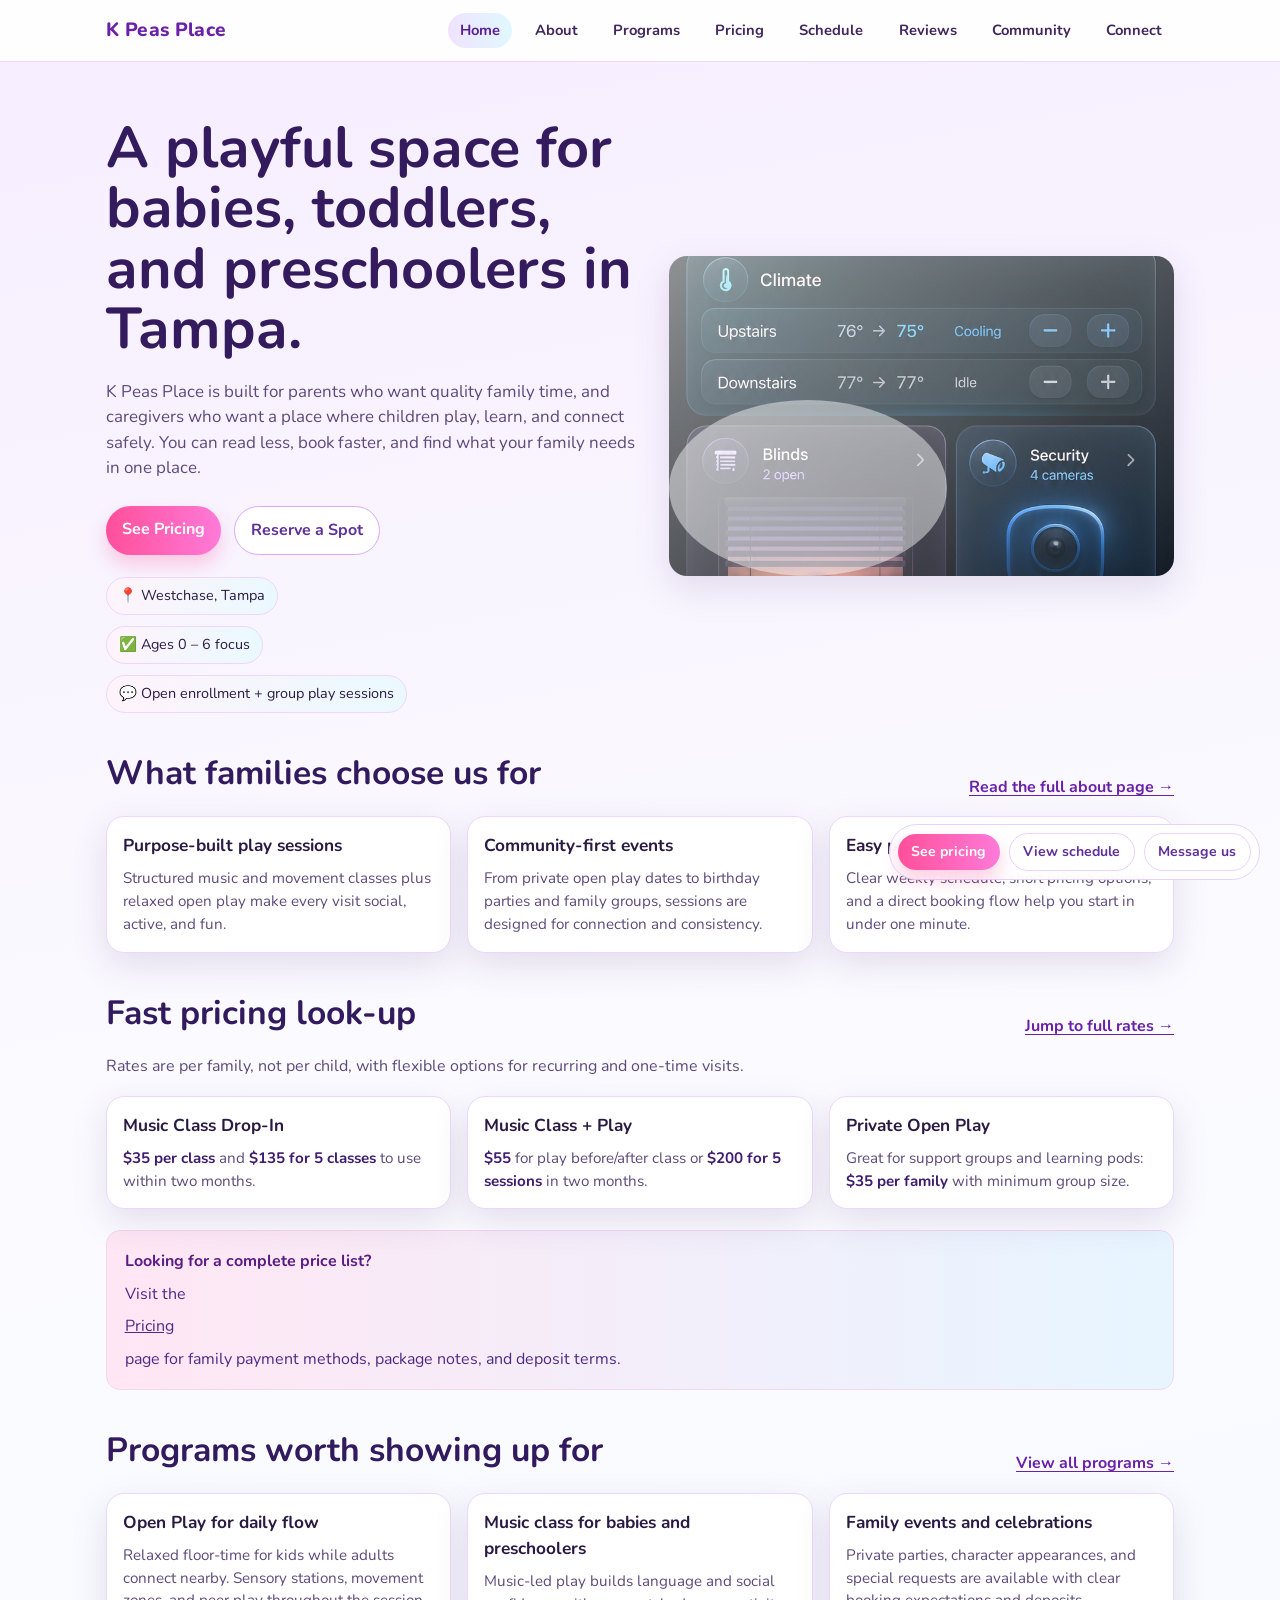
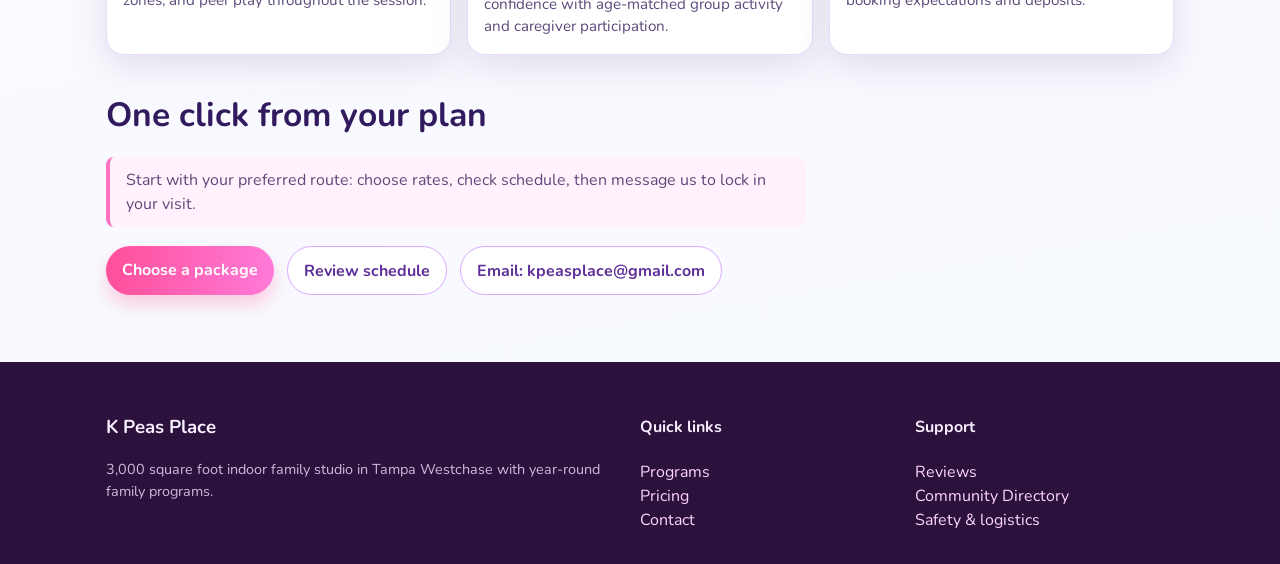
==== index.html @ 3c0518fa "Create redesigned K Peas Place site" ====
<!DOCTYPE html>
<html lang="en">
<head>
  <meta charset="UTF-8" />
  <meta name="viewport" content="width=device-width, initial-scale=1.0" />
  <title>K Peas Place | Home</title>
  <meta name="description" content="Connect, play, celebrate: a clean, modern K Peas Place site with clearer pricing, better scheduling, and a child-first program map." />
  <meta name="robots" content="index, follow" />
  <link rel="preconnect" href="https://fonts.googleapis.com" />
  <link rel="preconnect" href="https://fonts.gstatic.com" crossorigin />
  <link href="https://fonts.googleapis.com/css2?family=Nunito:wght@400;600;700;800&family=Poppins:wght@500;700;800&display=swap" rel="stylesheet" />
  <link rel="stylesheet" href="styles.css" />
</head>
<body>
  <header class="site-header">
    <div class="nav-shell">
      <a class="brand" href="index.html">K Peas Place</a>
      <button id="menu-toggle" class="nav-toggle" type="button" aria-expanded="false" aria-controls="main-nav">Menu</button>
      <nav id="main-nav" class="main-nav" aria-label="Main navigation">
        <ul>
          <li><a href="index.html" aria-current="page">Home</a></li>
          <li><a href="about.html">About</a></li>
          <li><a href="programs.html">Programs</a></li>
          <li><a href="pricing.html">Pricing</a></li>
          <li><a href="programs.html#schedule">Schedule</a></li>
          <li><a href="reviews.html">Reviews</a></li>
          <li><a href="community.html">Community</a></li>
          <li><a href="connect.html">Connect</a></li>
        </ul>
      </nav>
    </div>
  </header>

  <main>
    <section class="hero" aria-labelledby="hero-title">
      <div class="hero-copy">
        <h1 id="hero-title">A playful space for babies, toddlers, and preschoolers in Tampa.</h1>
        <p>
          K Peas Place is built for parents who want quality family time, and caregivers who want
          a place where children play, learn, and connect safely. You can read less, book faster,
          and find what your family needs in one place.
        </p>
        <div class="hero-actions">
          <a class="button primary" href="pricing.html">See Pricing</a>
          <a class="button secondary" href="connect.html">Reserve a Spot</a>
        </div>
        <div class="hero-badges">
          <span>📍 Westchase, Tampa</span>
          <span>✅ Ages 0 &ndash; 6 focus</span>
          <span>💬 Open enrollment + group play sessions</span>
        </div>
      </div>
      <div class="hero-visual" aria-hidden="true"></div>
    </section>

    <section class="section" id="overview">
      <div class="section-title-row">
        <h2>What families choose us for</h2>
        <a href="about.html">Read the full about page →</a>
      </div>
      <div class="quick-grid">
        <article class="card">
          <h3>Purpose-built play sessions</h3>
          <p>Structured music and movement classes plus relaxed open play make every visit social, active, and fun.</p>
        </article>
        <article class="card">
          <h3>Community-first events</h3>
          <p>From private open play dates to birthday parties and family groups, sessions are designed for connection and consistency.</p>
        </article>
        <article class="card">
          <h3>Easy planning</h3>
          <p>Clear weekly schedule, short pricing options, and a direct booking flow help you start in under one minute.</p>
        </article>
      </div>
    </section>

    <section class="section" id="pricing-preview">
      <div class="section-title-row">
        <h2>Fast pricing look-up</h2>
        <a href="pricing.html#pricing-rates">Jump to full rates →</a>
      </div>
      <p>Rates are per family, not per child, with flexible options for recurring and one-time visits.</p>
      <div class="card-grid">
        <article class="card">
          <h3>Music Class Drop-In</h3>
          <p><strong>$35 per class</strong> and <strong>$135 for 5 classes</strong> to use within two months.</p>
        </article>
        <article class="card">
          <h3>Music Class + Play</h3>
          <p><strong>$55</strong> for play before/after class or <strong>$200 for 5 sessions</strong> in two months.</p>
        </article>
        <article class="card">
          <h3>Private Open Play</h3>
          <p>Great for support groups and learning pods: <strong>$35 per family</strong> with minimum group size.</p>
        </article>
      </div>
      <div class="price-strip">
        <strong>Looking for a complete price list?</strong>
        Visit the <a href="pricing.html">Pricing</a> page for family payment methods, package notes, and deposit terms.
      </div>
    </section>

    <section class="section" id="program-preview">
      <div class="section-title-row">
        <h2>Programs worth showing up for</h2>
        <a href="programs.html">View all programs →</a>
      </div>
      <div class="card-grid">
        <article class="card">
          <h3>Open Play for daily flow</h3>
          <p>Relaxed floor-time for kids while adults connect nearby. Sensory stations, movement zones, and peer play throughout the session.</p>
        </article>
        <article class="card">
          <h3>Music class for babies and preschoolers</h3>
          <p>Music-led play builds language and social confidence with age-matched group activity and caregiver participation.</p>
        </article>
        <article class="card">
          <h3>Family events and celebrations</h3>
          <p>Private parties, character appearances, and special requests are available with clear booking expectations and deposits.</p>
        </article>
      </div>
    </section>

    <section class="section" id="next-step">
      <h2>One click from your plan</h2>
      <p class="summary">
        Start with your preferred route: choose rates, check schedule, then message us to lock in your visit.
      </p>
      <div class="hero-actions">
        <a class="button primary" href="pricing.html#how-to-book">Choose a package</a>
        <a class="button secondary" href="programs.html#schedule">Review schedule</a>
        <a class="button secondary" href="mailto:kpeasplace@gmail.com">Email: kpeasplace@gmail.com</a>
      </div>
    </section>
  </main>

  <footer class="site-footer">
    <div class="content">
      <div>
        <h3>K Peas Place</h3>
        <p class="footer-note">3,000 square foot indoor family studio in Tampa Westchase with year-round family programs.</p>
      </div>
      <div>
        <h4>Quick links</h4>
        <a href="programs.html">Programs</a><br />
        <a href="pricing.html">Pricing</a><br />
        <a href="connect.html">Contact</a>
      </div>
      <div>
        <h4>Support</h4>
        <a href="reviews.html">Reviews</a><br />
        <a href="community.html">Community Directory</a><br />
        <a href="about.html#safety">Safety & logistics</a>
      </div>
    </div>
  </footer>

  <script src="script.js"></script>
</body>
</html>
---- styles.css ----
:root {
  --bg: #fbfbff;
  --card: #ffffff;
  --text: #2a1a43;
  --muted: #5d4a7b;
  --purple: #6a20a8;
  --hot-pink: #ff4f9a;
  --orange: #ff7a3d;
  --blue: #5dc0ff;
  --mint: #47d7bc;
  --max-width: 1100px;
  --radius: 18px;
  --shadow: 0 12px 35px rgba(95, 63, 129, 0.15);
}

* { box-sizing: border-box; }

html { scroll-behavior: smooth; }
body {
  margin: 0;
  font-family: "Nunito", "Poppins", "Trebuchet MS", Arial, sans-serif;
  color: var(--text);
  background: linear-gradient(170deg, #f6edff 0%, var(--bg) 50%, #f6f9ff 100%);
  line-height: 1.5;
}

a { color: inherit; }

.site-header {
  position: sticky;
  top: 0;
  z-index: 20;
  backdrop-filter: blur(10px);
  background: rgba(255, 255, 255, 0.9);
  border-bottom: 1px solid #edd9ff;
}

.nav-shell {
  max-width: var(--max-width);
  margin: 0 auto;
  padding: 1rem;
  display: flex;
  align-items: center;
  justify-content: space-between;
  gap: 1rem;
}

.brand {
  text-decoration: none;
  font-weight: 800;
  letter-spacing: 0.02em;
  color: var(--purple);
  font-size: 1.2rem;
}

.main-nav ul {
  display: flex;
  gap: 0.7rem;
  margin: 0;
  padding: 0;
  list-style: none;
  flex-wrap: wrap;
}

.main-nav a {
  text-decoration: none;
  color: #40275d;
  padding: 0.45rem 0.75rem;
  border-radius: 999px;
  font-weight: 700;
  font-size: 0.92rem;
}

.main-nav a:hover,
.main-nav a:focus-visible,
.main-nav a[aria-current="page"] {
  background: linear-gradient(90deg, #efe3ff, #e0f8ff);
  color: #5a1f95;
}

.nav-toggle {
  display: none;
  border: none;
  background: #fff;
  border: 1px solid #d9bfff;
  padding: 0.4rem 0.65rem;
  border-radius: 10px;
}

.hero {
  max-width: var(--max-width);
  margin: 0 auto;
  padding: 3.5rem 1rem 2.2rem;
  display: grid;
  grid-template-columns: 1.05fr 1fr;
  gap: 2rem;
  align-items: center;
}

.hero-copy h1 {
  margin: 0;
  font-size: clamp(2rem, 6vw, 3.6rem);
  line-height: 1.05;
  color: #331b5e;
}

.hero-copy p {
  margin: 1.2rem 0 1.6rem;
  color: var(--muted);
  max-width: 55ch;
  font-size: 1.06rem;
}

.hero-visual {
  min-height: 320px;
  border-radius: var(--radius);
  --hero-surface: url("assets/images/hero-main.png");
  background:
    linear-gradient(145deg, rgba(255, 255, 255, 0.55), rgba(255, 255, 255, 0.05)),
    var(--hero-surface) center / cover no-repeat;
  box-shadow: var(--shadow);
  position: relative;
  overflow: hidden;
}

.hero-visual::after {
  content: "";
  position: absolute;
  left: 0;
  right: 0;
  bottom: 0;
  width: 55%;
  height: 55%;
  border-radius: 50%;
  background: rgba(255, 255, 255, 0.45);
}

.hero-visual.muted {
  min-height: 220px;
}

.hero-actions {
  display: flex;
  flex-wrap: wrap;
  gap: 0.8rem;
  margin-top: 1.2rem;
}

.button {
  text-decoration: none;
  font-weight: 700;
  border-radius: 999px;
  padding: 0.7rem 1rem;
  display: inline-block;
}

.button.primary {
  background: linear-gradient(90deg, var(--hot-pink), #ff7ad8);
  color: #fff;
  box-shadow: 0 10px 18px rgba(255, 85, 151, 0.28);
}

.button.secondary {
  background: #fff;
  color: #5f2f9a;
  border: 1px solid #d9a9ff;
}

.hero-badges {
  margin-top: 1.4rem;
  display: grid;
  gap: 0.7rem;
}

.hero-badges span {
  display: inline-flex;
  align-items: center;
  gap: 0.6rem;
  border-radius: 999px;
  background: linear-gradient(90deg, #fff3fb, #eaf9ff);
  border: 1px solid #efd6ff;
  padding: 0.45rem 0.75rem;
  font-size: 0.9rem;
  width: fit-content;
}

.section {
  max-width: var(--max-width);
  margin: 0 auto;
  padding: 0 1rem 2.2rem;
}

.section h2 {
  margin: 0;
  font-size: clamp(1.5rem, 3vw, 2.1rem);
  color: #311a5d;
}

.section p {
  color: var(--muted);
  max-width: 70ch;
}

.quick-grid,
.card-grid {
  margin-top: 1.1rem;
  display: grid;
  gap: 1rem;
  grid-template-columns: repeat(3, minmax(0, 1fr));
}

.card,
.program-card,
.testimonial,
.faq-card {
  border-radius: var(--radius);
  border: 1px solid #ebd7ff;
  background: var(--card);
  padding: 1rem;
  box-shadow: var(--shadow);
}

.card strong,
.program-card strong {
  color: #3f1c71;
}

.card p,
.program-card p {
  margin: 0.5rem 0 0;
  font-size: 0.95rem;
}

.card h3 {
  margin: 0;
  font-size: 1.08rem;
}

.section-title-row {
  display: flex;
  justify-content: space-between;
  align-items: end;
  gap: 0.8rem;
  flex-wrap: wrap;
}

.section-title-row a {
  font-weight: 700;
  color: var(--purple);
  text-underline-offset: 3px;
}

.price-strip {
  margin-top: 1.3rem;
  padding: 1.1rem;
  border-radius: 14px;
  background: linear-gradient(90deg, #ffe6f4, #e7f5ff);
  border: 1px solid #f4d6f1;
  color: #4f2a88;
  display: grid;
  gap: .55rem;
}

.price-strip strong {
  color: #5a1b84;
}

.page-head {
  padding: 2rem 1rem 1rem;
  max-width: var(--max-width);
  margin: 0 auto;
}

.page-head h1 {
  margin: 0;
  color: #3a2070;
  font-size: clamp(2rem, 4vw, 3rem);
}

.page-head p {
  margin: 0.7rem 0 0;
  color: #5e4d79;
}

.grid-2 {
  display: grid;
  gap: 1rem;
  grid-template-columns: 1.1fr 0.9fr;
}

.benefit-list {
  margin: 0.8rem 0 0;
  padding-left: 1rem;
  color: var(--muted);
}

.benefit-list li {
  margin: 0.35rem 0;
}

.page-grid {
  display: grid;
  gap: 1rem;
  grid-template-columns: repeat(2, minmax(0, 1fr));
}

.program-card h3,
.faq-card h3,
.testimonial h3 {
  margin: 0;
  font-size: 1.05rem;
}

.program-card ul,
.program-card p {
  color: var(--muted);
}

.program-card ul {
  padding-left: 1.2rem;
}

.program-card li {
  margin: 0.4rem 0;
}

.table-shell {
  overflow: auto;
  border-radius: var(--radius);
  border: 1px solid #e4d1ff;
  background: white;
}

table {
  width: 100%;
  border-collapse: collapse;
  font-size: 0.95rem;
}

th, td {
  padding: 0.75rem;
  border-bottom: 1px solid #f1e5ff;
  text-align: left;
}

th {
  background: #f8efff;
  color: #412566;
}

.schedule-note {
  margin-top: .5rem;
  font-size: 0.9rem;
  color: #6a4a89;
}

.form-box {
  background: linear-gradient(145deg, #fff, #f6ebff);
  border: 1px solid #ddc5fc;
}

input, textarea {
  width: 100%;
  border: 1px solid #dac2f3;
  border-radius: 10px;
  padding: 0.65rem;
  margin-top: 0.4rem;
  font: inherit;
}

label {
  display: block;
  margin-bottom: 0.9rem;
  color: #4b2f75;
  font-weight: 600;
}

.site-footer {
  margin-top: 2rem;
  background: #2c113d;
  color: #f8f0ff;
}

.site-footer .content {
  max-width: var(--max-width);
  margin: 0 auto;
  padding: 2rem 1rem;
  display: grid;
  gap: 1rem;
  grid-template-columns: 2fr 1fr 1fr;
}

.site-footer a { color: #ffd4ff; text-decoration: none; }
.site-footer a:hover { text-decoration: underline; }

.floating-quick-actions {
  position: fixed;
  right: 1.25rem;
  bottom: 1.25rem;
  display: flex;
  gap: 0.55rem;
  z-index: 40;
  justify-content: flex-end;
  align-items: center;
  background: rgba(255, 255, 255, 0.9);
  border: 1px solid #e5d2ff;
  border-radius: 999px;
  padding: 0.5rem;
  backdrop-filter: blur(8px);
}

.floating-quick-actions .button {
  margin: 0;
  font-size: 0.88rem;
  padding: 0.48rem 0.85rem;
}

.floating-quick-actions .button.secondary {
  border-color: #edd1ff;
}

.footer-note {
  font-size: 0.9rem;
  color: #cdbadf;
}

@media (max-width: 920px) {
  .main-nav {
    display: none;
    position: absolute;
    right: 1rem;
    top: 68px;
    background: #fff;
    border-radius: 14px;
    padding: 0.7rem;
    box-shadow: var(--shadow);
    border: 1px solid #e8d5ff;
  }

  .main-nav ul {
    flex-direction: column;
    gap: 0.2rem;
    min-width: 190px;
  }

  .nav-toggle {
    display: inline-block;
  }

  .hero { grid-template-columns: 1fr; }
  .hero-visual { min-height: 280px; order: -1; }
  .quick-grid,
  .card-grid,
  .page-grid,
  .grid-2 {
    grid-template-columns: 1fr;
  }

  .site-footer .content { grid-template-columns: 1fr; }
}

.nav-open .main-nav {
  display: block;
}

.summary {
  background: #fff2fc;
  border-left: 4px solid #ff71bf;
  padding: 0.7rem 1rem;
  border-radius: 8px;
  color: #4b2c76;
}

.stacked-grid {
  margin-top: 1rem;
}

.section-cta-gap {
  margin-top: .8rem;
}

.contact-mini,
.content-note {
  background: #fff;
  padding: 1rem;
  border-radius: 14px;
  border: 1px dashed #d8b9fa;
}

.contact-mini .button.primary {
  margin-top: 0.55rem;
}

.cta-inline {
  display: inline-flex;
  align-items: center;
  gap: 0.4rem;
  margin: 0.4rem 0.5rem 0 0;
}

.cta-inline .button {
  margin: 0;
}

@media (max-width: 720px) {
  .floating-quick-actions {
    left: 0.75rem;
    right: 0.75rem;
    justify-content: center;
    border-radius: 14px;
    width: calc(100% - 1.5rem);
  }
}
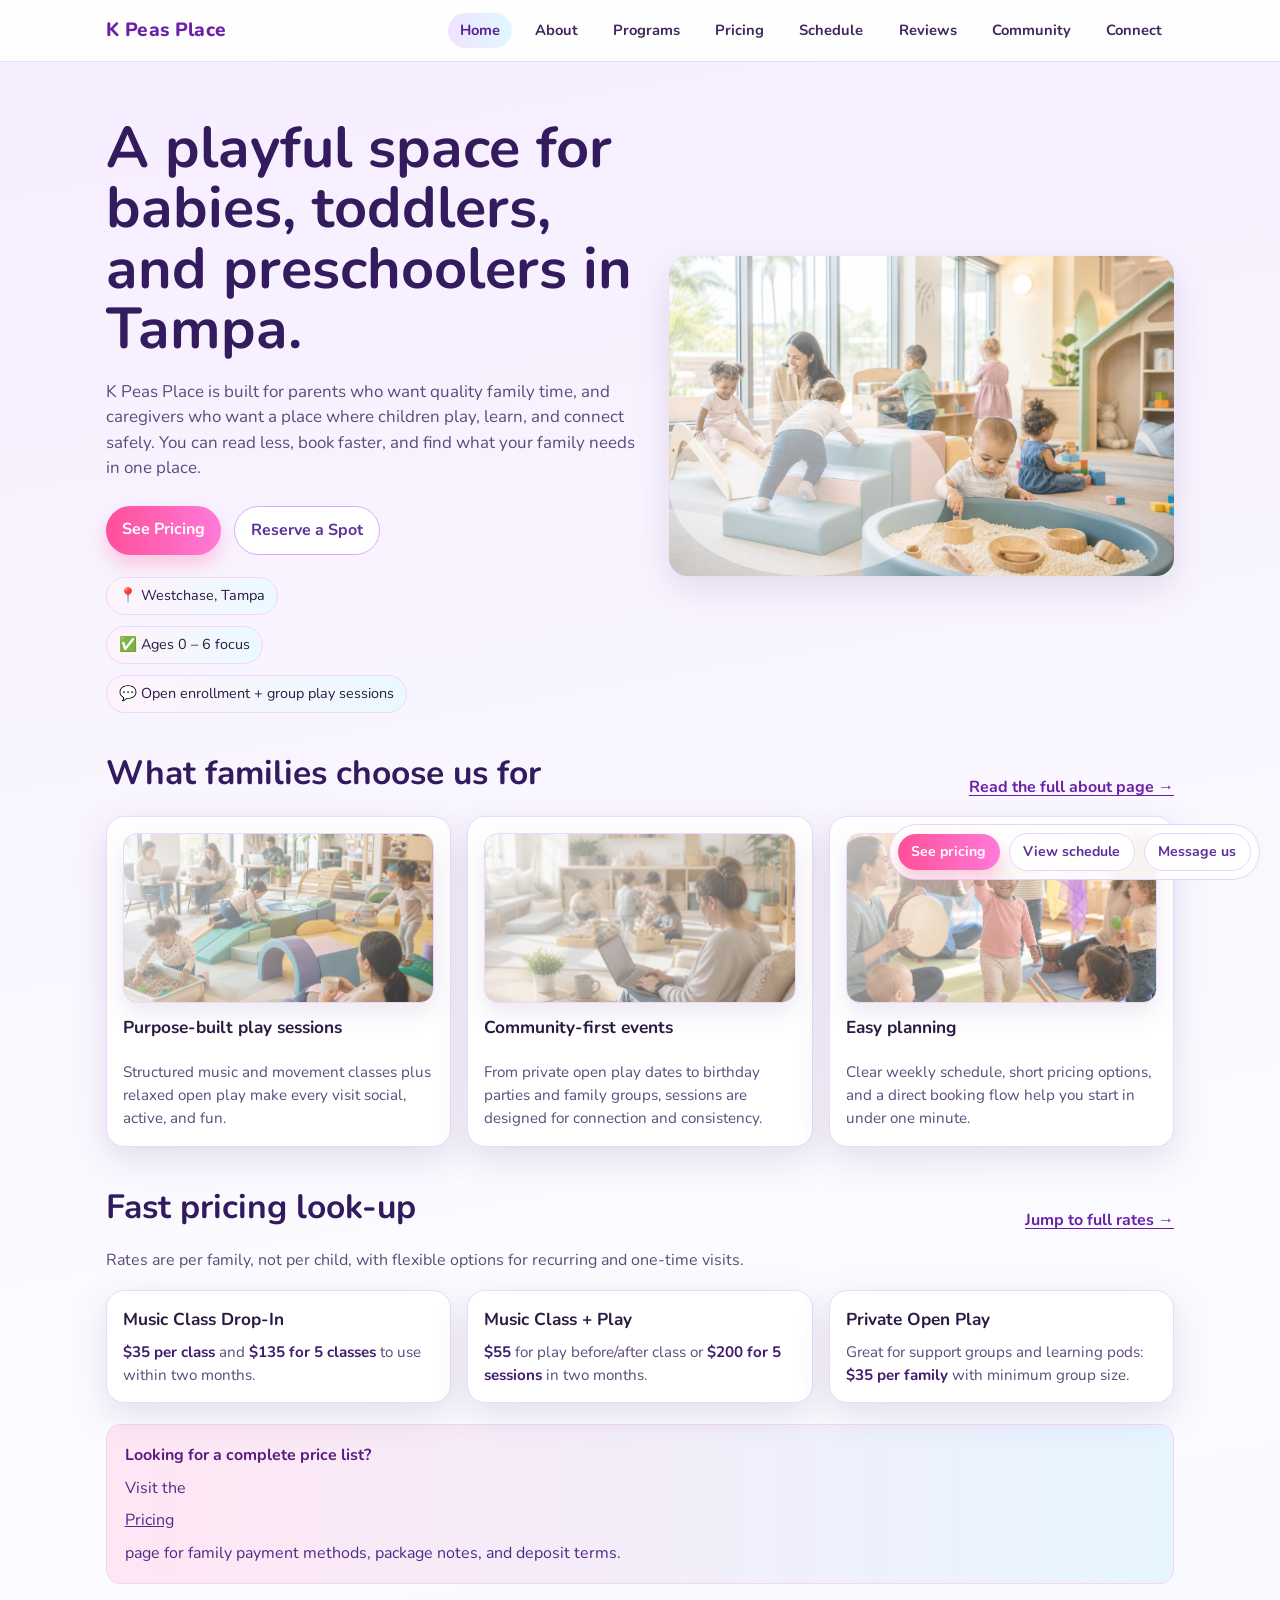
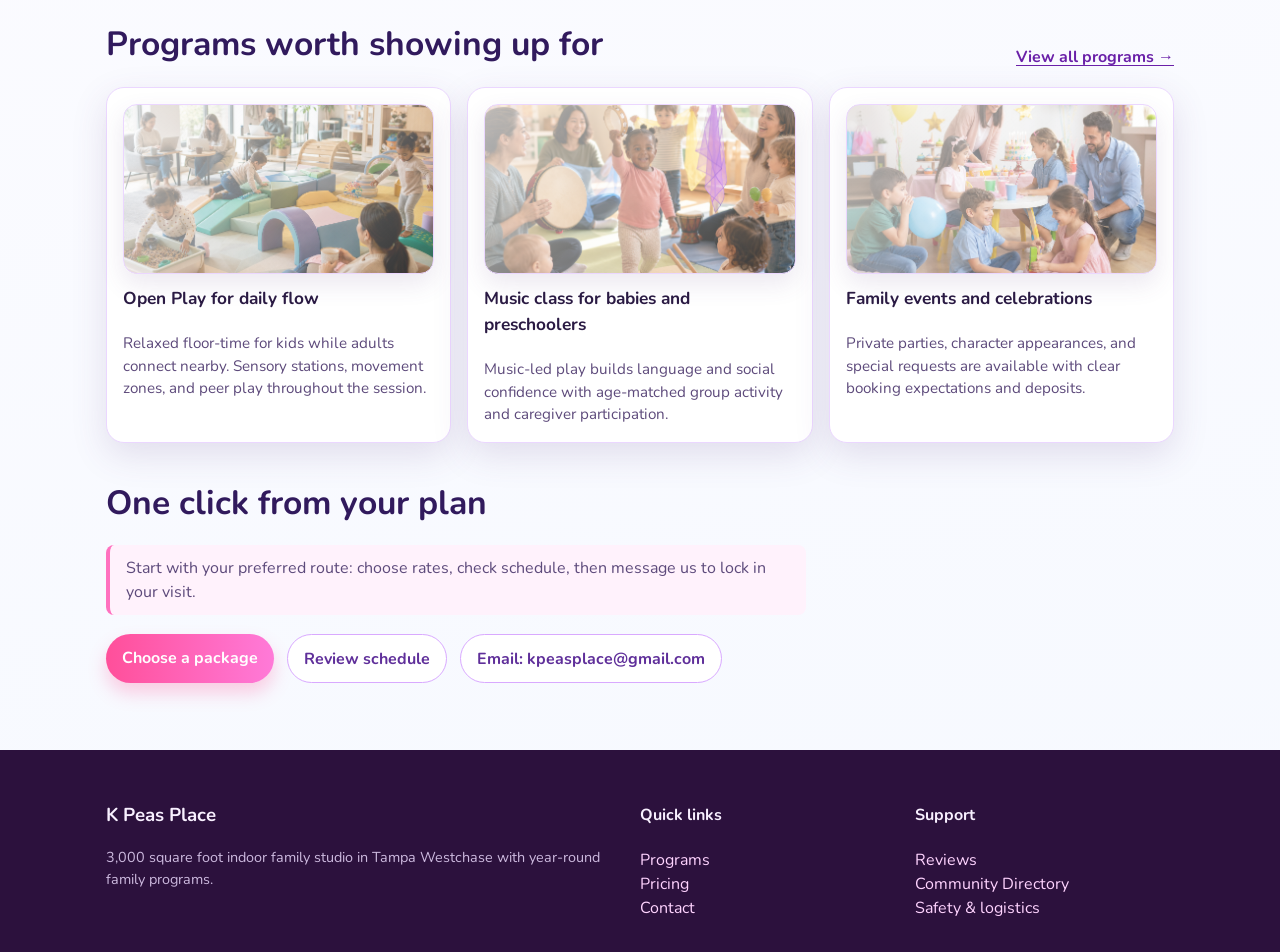
==== commit 1b32d6eb: "Refresh K Peas pages with cleaner structure and generated imagery" ====
--- a/index.html
+++ b/index.html
@@ -59,15 +59,18 @@
         <a href="about.html">Read the full about page →</a>
       </div>
       <div class="quick-grid">
-        <article class="card">
+        <article class="card media-card">
+          <div class="media-card-media" style="--media-image:url('assets/images/open-play-tile.png')"></div>
           <h3>Purpose-built play sessions</h3>
           <p>Structured music and movement classes plus relaxed open play make every visit social, active, and fun.</p>
         </article>
-        <article class="card">
+        <article class="card media-card">
+          <div class="media-card-media" style="--media-image:url('assets/images/coworking-tile.png')"></div>
           <h3>Community-first events</h3>
           <p>From private open play dates to birthday parties and family groups, sessions are designed for connection and consistency.</p>
         </article>
-        <article class="card">
+        <article class="card media-card">
+          <div class="media-card-media" style="--media-image:url('assets/images/music-class-tile.png')"></div>
           <h3>Easy planning</h3>
           <p>Clear weekly schedule, short pricing options, and a direct booking flow help you start in under one minute.</p>
         </article>
@@ -106,15 +109,18 @@
         <a href="programs.html">View all programs →</a>
       </div>
       <div class="card-grid">
-        <article class="card">
+        <article class="card media-card">
+          <div class="media-card-media" style="--media-image:url('assets/images/open-play-tile.png')"></div>
           <h3>Open Play for daily flow</h3>
           <p>Relaxed floor-time for kids while adults connect nearby. Sensory stations, movement zones, and peer play throughout the session.</p>
         </article>
-        <article class="card">
+        <article class="card media-card">
+          <div class="media-card-media" style="--media-image:url('assets/images/music-class-tile.png')"></div>
           <h3>Music class for babies and preschoolers</h3>
           <p>Music-led play builds language and social confidence with age-matched group activity and caregiver participation.</p>
         </article>
-        <article class="card">
+        <article class="card media-card">
+          <div class="media-card-media" style="--media-image:url('assets/images/birthday-party-tile.png')"></div>
           <h3>Family events and celebrations</h3>
           <p>Private parties, character appearances, and special requests are available with clear booking expectations and deposits.</p>
         </article>
--- a/styles.css
+++ b/styles.css
@@ -114,13 +114,29 @@
 .hero-visual {
   min-height: 320px;
   border-radius: var(--radius);
-  --hero-surface: url("assets/images/hero-main.png");
+  --hero-surface: url("assets/images/hero-main-v2.png");
   background:
     linear-gradient(145deg, rgba(255, 255, 255, 0.55), rgba(255, 255, 255, 0.05)),
     var(--hero-surface) center / cover no-repeat;
   box-shadow: var(--shadow);
   position: relative;
   overflow: hidden;
+}
+
+.hero-visual--open-play {
+  --hero-surface: url("assets/images/open-play-tile.png");
+}
+
+.hero-visual--music-class {
+  --hero-surface: url("assets/images/music-class-tile.png");
+}
+
+.hero-visual--birthday {
+  --hero-surface: url("assets/images/birthday-party-tile.png");
+}
+
+.hero-visual--coworking {
+  --hero-surface: url("assets/images/coworking-tile.png");
 }
 
 .hero-visual::after {
@@ -229,6 +245,22 @@
 .program-card p {
   margin: 0.5rem 0 0;
   font-size: 0.95rem;
+}
+
+.media-card {
+  display: flex;
+  flex-direction: column;
+  gap: 0.75rem;
+}
+
+.media-card-media {
+  min-height: 170px;
+  border-radius: 14px;
+  border: 1px solid #ebd7ff;
+  background:
+    linear-gradient(130deg, rgba(255, 255, 255, 0.72), rgba(255, 255, 255, 0.18)),
+    var(--media-image) center / cover no-repeat;
+  box-shadow: 0 10px 24px rgba(95, 63, 129, 0.12);
 }
 
 .card h3 {
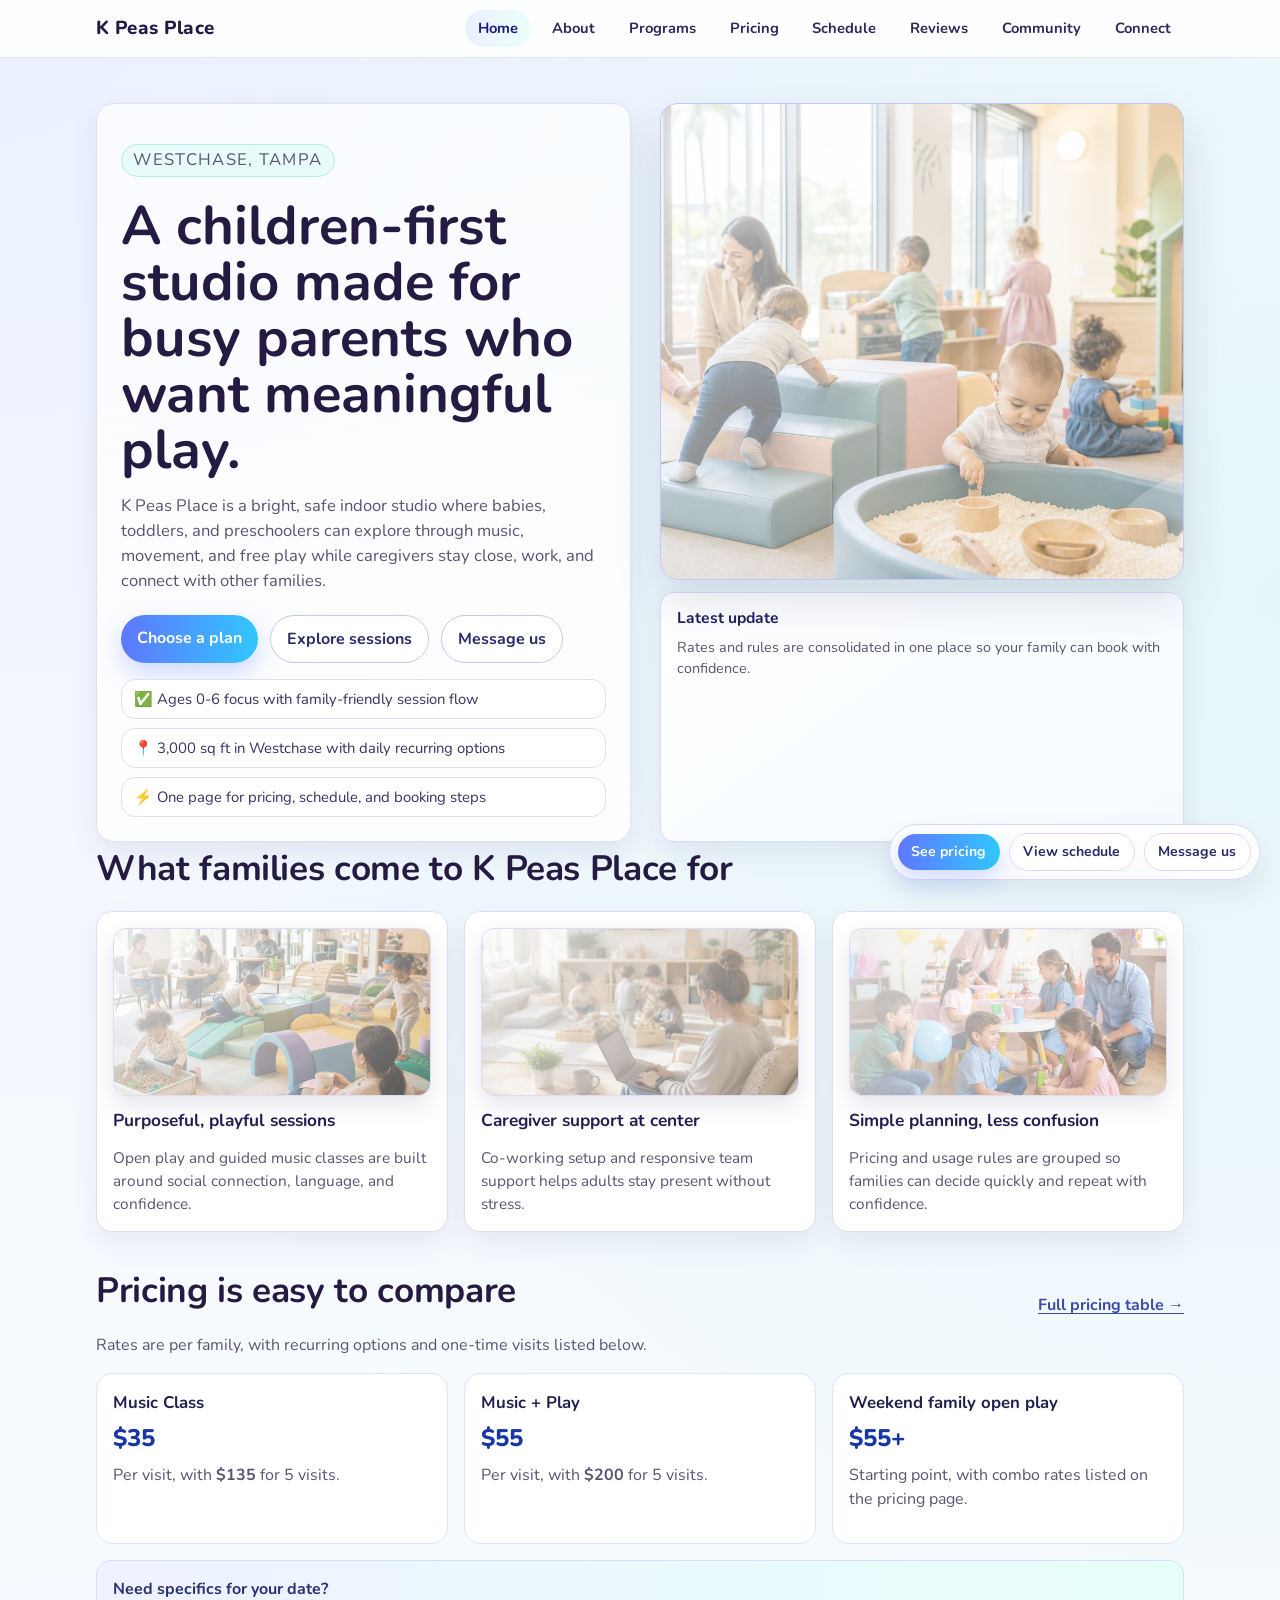
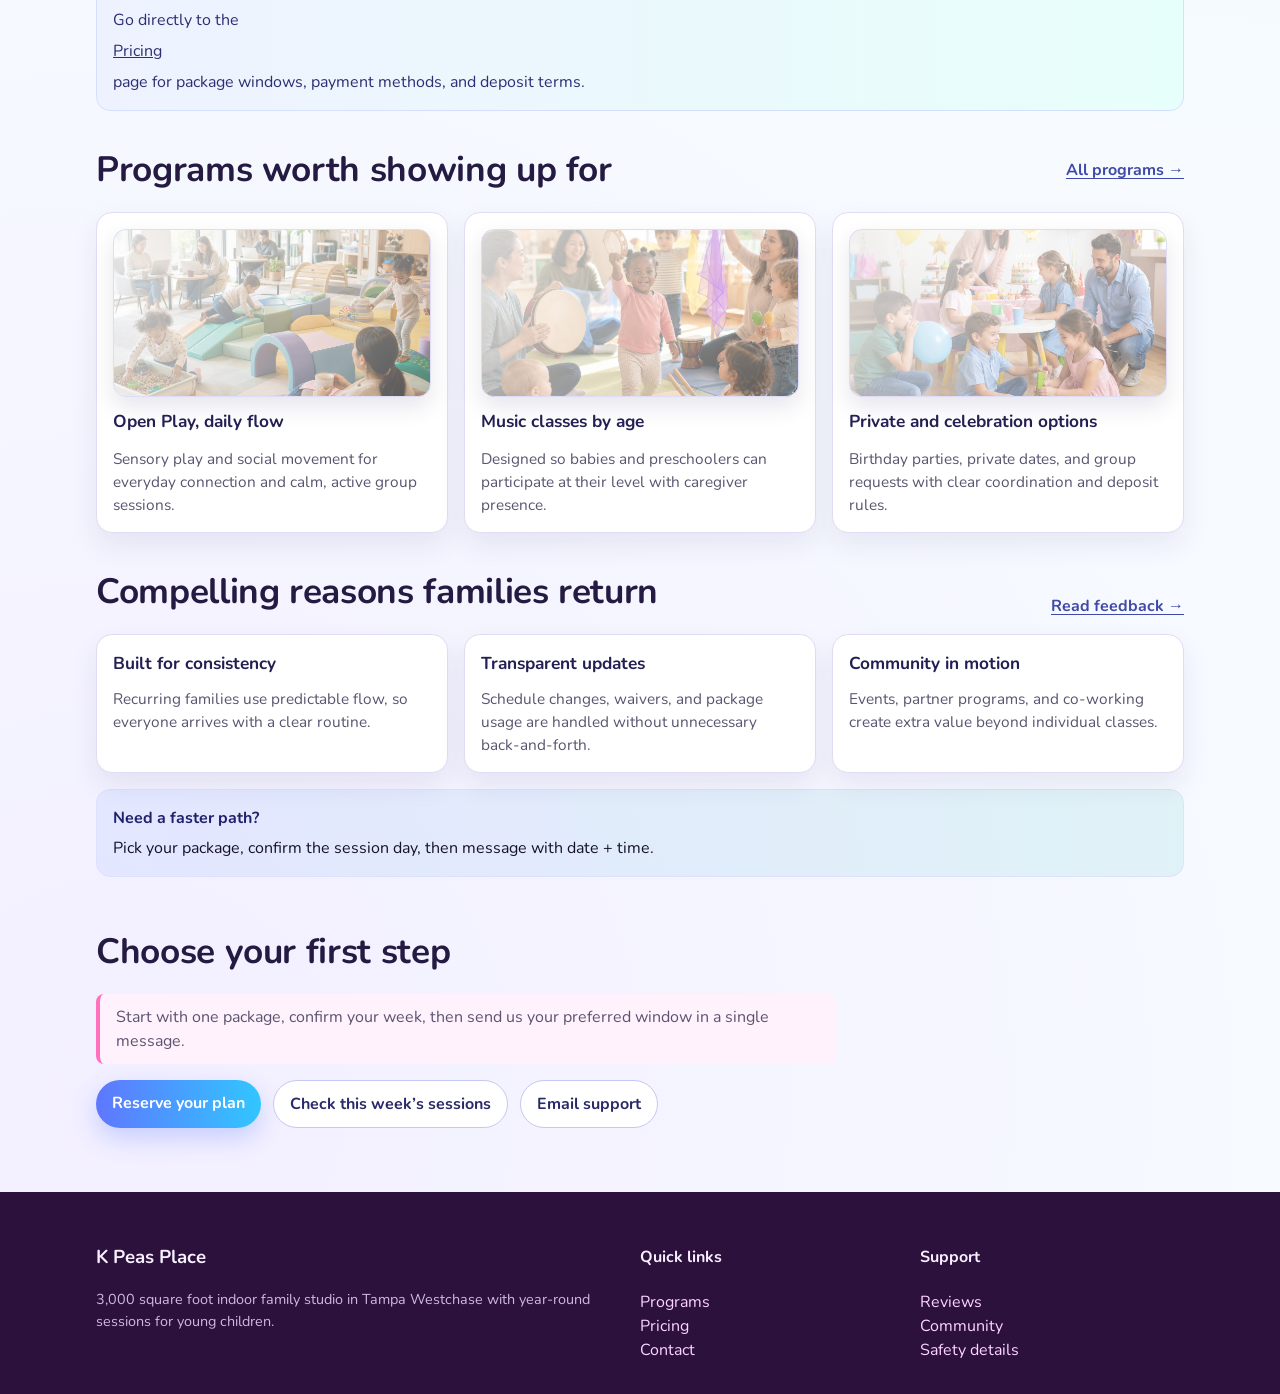
==== commit 7010f13c: "feat: redesign k-peas pages with premium UI and cleaner info hierarchy" ====
--- a/index.html
+++ b/index.html
@@ -34,108 +34,143 @@
   <main>
     <section class="hero" aria-labelledby="hero-title">
       <div class="hero-copy">
-        <h1 id="hero-title">A playful space for babies, toddlers, and preschoolers in Tampa.</h1>
+        <p class="eyebrow">Westchase, Tampa</p>
+        <h1 id="hero-title">A children-first studio made for busy parents who want meaningful play.</h1>
         <p>
-          K Peas Place is built for parents who want quality family time, and caregivers who want
-          a place where children play, learn, and connect safely. You can read less, book faster,
-          and find what your family needs in one place.
+          K Peas Place is a bright, safe indoor studio where babies, toddlers, and preschoolers
+          can explore through music, movement, and free play while caregivers stay close, work,
+          and connect with other families.
         </p>
         <div class="hero-actions">
-          <a class="button primary" href="pricing.html">See Pricing</a>
-          <a class="button secondary" href="connect.html">Reserve a Spot</a>
+          <a class="button primary" href="pricing.html#how-to-book">Choose a plan</a>
+          <a class="button secondary" href="programs.html">Explore sessions</a>
+          <a class="button secondary" href="connect.html">Message us</a>
         </div>
-        <div class="hero-badges">
-          <span>📍 Westchase, Tampa</span>
-          <span>✅ Ages 0 &ndash; 6 focus</span>
-          <span>💬 Open enrollment + group play sessions</span>
+        <div class="hero-highlight">
+          <div class="hero-highlight-item">✅ Ages 0-6 focus with family-friendly session flow</div>
+          <div class="hero-highlight-item">📍 3,000 sq ft in Westchase with daily recurring options</div>
+          <div class="hero-highlight-item">⚡ One page for pricing, schedule, and booking steps</div>
         </div>
       </div>
-      <div class="hero-visual" aria-hidden="true"></div>
+      <div class="hero-media-wrap">
+        <div class="hero-visual" aria-hidden="true"></div>
+        <div class="hero-mini-card">
+          <h3>Latest update</h3>
+          <p>Rates and rules are consolidated in one place so your family can book with confidence.</p>
+        </div>
+      </div>
     </section>
 
     <section class="section" id="overview">
       <div class="section-title-row">
-        <h2>What families choose us for</h2>
-        <a href="about.html">Read the full about page →</a>
+        <h2>What families come to K Peas Place for</h2>
+        <a href="about.html">What we do and why →</a>
       </div>
       <div class="quick-grid">
         <article class="card media-card">
           <div class="media-card-media" style="--media-image:url('assets/images/open-play-tile.png')"></div>
-          <h3>Purpose-built play sessions</h3>
-          <p>Structured music and movement classes plus relaxed open play make every visit social, active, and fun.</p>
+          <h3>Purposeful, playful sessions</h3>
+          <p>Open play and guided music classes are built around social connection, language, and confidence.</p>
         </article>
         <article class="card media-card">
           <div class="media-card-media" style="--media-image:url('assets/images/coworking-tile.png')"></div>
-          <h3>Community-first events</h3>
-          <p>From private open play dates to birthday parties and family groups, sessions are designed for connection and consistency.</p>
-        </article>
-        <article class="card media-card">
-          <div class="media-card-media" style="--media-image:url('assets/images/music-class-tile.png')"></div>
-          <h3>Easy planning</h3>
-          <p>Clear weekly schedule, short pricing options, and a direct booking flow help you start in under one minute.</p>
+          <h3>Caregiver support at center</h3>
+          <p>Co-working setup and responsive team support helps adults stay present without stress.</p>
+        </article>
+        <article class="card media-card">
+          <div class="media-card-media" style="--media-image:url('assets/images/birthday-party-tile.png')"></div>
+          <h3>Simple planning, less confusion</h3>
+          <p>Pricing and usage rules are grouped so families can decide quickly and repeat with confidence.</p>
         </article>
       </div>
     </section>
 
     <section class="section" id="pricing-preview">
-      <div class="section-title-row">
-        <h2>Fast pricing look-up</h2>
-        <a href="pricing.html#pricing-rates">Jump to full rates →</a>
-      </div>
-      <p>Rates are per family, not per child, with flexible options for recurring and one-time visits.</p>
-      <div class="card-grid">
-        <article class="card">
-          <h3>Music Class Drop-In</h3>
-          <p><strong>$35 per class</strong> and <strong>$135 for 5 classes</strong> to use within two months.</p>
-        </article>
-        <article class="card">
-          <h3>Music Class + Play</h3>
-          <p><strong>$55</strong> for play before/after class or <strong>$200 for 5 sessions</strong> in two months.</p>
-        </article>
-        <article class="card">
-          <h3>Private Open Play</h3>
-          <p>Great for support groups and learning pods: <strong>$35 per family</strong> with minimum group size.</p>
+      <div class="section-head">
+        <h2>Pricing is easy to compare</h2>
+        <a href="pricing.html#pricing-rates">Full pricing table →</a>
+      </div>
+      <p>Rates are per family, with recurring options and one-time visits listed below.</p>
+      <div class="price-grid">
+        <article class="price-card">
+          <h3>Music Class</h3>
+          <p class="price">$35</p>
+          <p>Per visit, with <strong>$135</strong> for 5 visits.</p>
+        </article>
+        <article class="price-card">
+          <h3>Music + Play</h3>
+          <p class="price">$55</p>
+          <p>Per visit, with <strong>$200</strong> for 5 visits.</p>
+        </article>
+        <article class="price-card">
+          <h3>Weekend family open play</h3>
+          <p class="price">$55+</p>
+          <p>Starting point, with combo rates listed on the pricing page.</p>
         </article>
       </div>
       <div class="price-strip">
-        <strong>Looking for a complete price list?</strong>
-        Visit the <a href="pricing.html">Pricing</a> page for family payment methods, package notes, and deposit terms.
+        <strong>Need specifics for your date?</strong>
+        Go directly to the <a href="pricing.html">Pricing</a> page for package windows, payment methods, and deposit terms.
       </div>
     </section>
 
     <section class="section" id="program-preview">
       <div class="section-title-row">
         <h2>Programs worth showing up for</h2>
-        <a href="programs.html">View all programs →</a>
-      </div>
-      <div class="card-grid">
+        <a href="programs.html">All programs →</a>
+      </div>
+      <div class="program-grid">
         <article class="card media-card">
           <div class="media-card-media" style="--media-image:url('assets/images/open-play-tile.png')"></div>
-          <h3>Open Play for daily flow</h3>
-          <p>Relaxed floor-time for kids while adults connect nearby. Sensory stations, movement zones, and peer play throughout the session.</p>
+          <h3>Open Play, daily flow</h3>
+          <p>Sensory play and social movement for everyday connection and calm, active group sessions.</p>
         </article>
         <article class="card media-card">
           <div class="media-card-media" style="--media-image:url('assets/images/music-class-tile.png')"></div>
-          <h3>Music class for babies and preschoolers</h3>
-          <p>Music-led play builds language and social confidence with age-matched group activity and caregiver participation.</p>
+          <h3>Music classes by age</h3>
+          <p>Designed so babies and preschoolers can participate at their level with caregiver presence.</p>
         </article>
         <article class="card media-card">
           <div class="media-card-media" style="--media-image:url('assets/images/birthday-party-tile.png')"></div>
-          <h3>Family events and celebrations</h3>
-          <p>Private parties, character appearances, and special requests are available with clear booking expectations and deposits.</p>
-        </article>
+          <h3>Private and celebration options</h3>
+          <p>Birthday parties, private dates, and group requests with clear coordination and deposit rules.</p>
+        </article>
+      </div>
+    </section>
+
+    <section class="section" id="proof">
+      <div class="section-head">
+        <h2>Compelling reasons families return</h2>
+        <a href="reviews.html">Read feedback →</a>
+      </div>
+      <div class="proof-grid">
+        <article class="card">
+          <h3>Built for consistency</h3>
+          <p>Recurring families use predictable flow, so everyone arrives with a clear routine.</p>
+        </article>
+        <article class="card">
+          <h3>Transparent updates</h3>
+          <p>Schedule changes, waivers, and package usage are handled without unnecessary back-and-forth.</p>
+        </article>
+        <article class="card">
+          <h3>Community in motion</h3>
+          <p>Events, partner programs, and co-working create extra value beyond individual classes.</p>
+        </article>
+      </div>
+      <div class="proof-strip">
+        <strong>Need a faster path?</strong> Pick your package, confirm the session day, then message with date + time.
       </div>
     </section>
 
     <section class="section" id="next-step">
-      <h2>One click from your plan</h2>
+      <h2>Choose your first step</h2>
       <p class="summary">
-        Start with your preferred route: choose rates, check schedule, then message us to lock in your visit.
+        Start with one package, confirm your week, then send us your preferred window in a single message.
       </p>
       <div class="hero-actions">
-        <a class="button primary" href="pricing.html#how-to-book">Choose a package</a>
-        <a class="button secondary" href="programs.html#schedule">Review schedule</a>
-        <a class="button secondary" href="mailto:kpeasplace@gmail.com">Email: kpeasplace@gmail.com</a>
+        <a class="button primary" href="pricing.html#how-to-book">Reserve your plan</a>
+        <a class="button secondary" href="programs.html#schedule">Check this week’s sessions</a>
+        <a class="button secondary" href="mailto:kpeasplace@gmail.com">Email support</a>
       </div>
     </section>
   </main>
@@ -144,7 +179,7 @@
     <div class="content">
       <div>
         <h3>K Peas Place</h3>
-        <p class="footer-note">3,000 square foot indoor family studio in Tampa Westchase with year-round family programs.</p>
+        <p class="footer-note">3,000 square foot indoor family studio in Tampa Westchase with year-round sessions for young children.</p>
       </div>
       <div>
         <h4>Quick links</h4>
@@ -155,8 +190,8 @@
       <div>
         <h4>Support</h4>
         <a href="reviews.html">Reviews</a><br />
-        <a href="community.html">Community Directory</a><br />
-        <a href="about.html#safety">Safety & logistics</a>
+        <a href="community.html">Community</a><br />
+        <a href="about.html#safety">Safety details</a>
       </div>
     </div>
   </footer>
--- a/styles.css
+++ b/styles.css
@@ -1,44 +1,60 @@
 :root {
-  --bg: #fbfbff;
+  --bg: #f7fbff;
   --card: #ffffff;
-  --text: #2a1a43;
-  --muted: #5d4a7b;
-  --purple: #6a20a8;
-  --hot-pink: #ff4f9a;
-  --orange: #ff7a3d;
-  --blue: #5dc0ff;
-  --mint: #47d7bc;
-  --max-width: 1100px;
+  --text: #16122c;
+  --muted: #5a5470;
+  --ink: #251b42;
+  --blue: #4b73ff;
+  --teal: #14b9a8;
+  --sun: #ff9051;
+  --magenta: #bf63ff;
+  --green: #34c58f;
+  --max-width: 1120px;
   --radius: 18px;
-  --shadow: 0 12px 35px rgba(95, 63, 129, 0.15);
-}
-
-* { box-sizing: border-box; }
-
-html { scroll-behavior: smooth; }
+  --shadow-soft: 0 12px 28px rgba(36, 39, 85, 0.08);
+  --shadow-strong: 0 22px 46px rgba(35, 39, 88, 0.13);
+}
+
+* {
+  box-sizing: border-box;
+}
+
+html {
+  scroll-behavior: smooth;
+}
+
 body {
   margin: 0;
-  font-family: "Nunito", "Poppins", "Trebuchet MS", Arial, sans-serif;
+  font-family: "Nunito", "Poppins", "Segoe UI", Arial, sans-serif;
   color: var(--text);
-  background: linear-gradient(170deg, #f6edff 0%, var(--bg) 50%, #f6f9ff 100%);
   line-height: 1.5;
-}
-
-a { color: inherit; }
+  background: radial-gradient(circle at 0% 0%, rgba(80, 116, 255, 0.08), transparent 40%),
+    radial-gradient(circle at 100% 20%, rgba(20, 185, 168, 0.08), transparent 45%),
+    radial-gradient(circle at 10% 90%, rgba(191, 99, 255, 0.08), transparent 45%),
+    var(--bg);
+}
+
+a {
+  color: inherit;
+}
 
 .site-header {
   position: sticky;
   top: 0;
-  z-index: 20;
-  backdrop-filter: blur(10px);
-  background: rgba(255, 255, 255, 0.9);
-  border-bottom: 1px solid #edd9ff;
+  z-index: 80;
+  background: color-mix(in oklab, white 88%, transparent);
+  backdrop-filter: blur(12px);
+  border-bottom: 1px solid rgba(95, 86, 128, 0.15);
+}
+
+.site-header.scrolled {
+  box-shadow: 0 10px 20px rgba(33, 22, 79, 0.08);
 }
 
 .nav-shell {
   max-width: var(--max-width);
   margin: 0 auto;
-  padding: 1rem;
+  padding: 0.9rem 1rem;
   display: flex;
   align-items: center;
   justify-content: space-between;
@@ -49,295 +65,592 @@
   text-decoration: none;
   font-weight: 800;
   letter-spacing: 0.02em;
-  color: var(--purple);
-  font-size: 1.2rem;
+  color: #221a47;
+  font-size: 1.18rem;
+  white-space: nowrap;
 }
 
 .main-nav ul {
   display: flex;
-  gap: 0.7rem;
   margin: 0;
   padding: 0;
   list-style: none;
+  gap: 0.52rem;
   flex-wrap: wrap;
 }
 
 .main-nav a {
   text-decoration: none;
-  color: #40275d;
-  padding: 0.45rem 0.75rem;
+  color: #30285d;
+  padding: 0.52rem 0.8rem;
   border-radius: 999px;
   font-weight: 700;
   font-size: 0.92rem;
+  transition: all 0.2s ease;
 }
 
 .main-nav a:hover,
 .main-nav a:focus-visible,
 .main-nav a[aria-current="page"] {
-  background: linear-gradient(90deg, #efe3ff, #e0f8ff);
-  color: #5a1f95;
+  color: #1f1a7a;
+  background: linear-gradient(92deg, #eaf0ff, #ecfffb);
 }
 
 .nav-toggle {
   display: none;
-  border: none;
-  background: #fff;
-  border: 1px solid #d9bfff;
-  padding: 0.4rem 0.65rem;
+  border: 1px solid #c5ccff;
+  background: white;
   border-radius: 10px;
+  padding: 0.42rem 0.7rem;
+  font-weight: 700;
 }
 
 .hero {
+  margin: 0 auto;
   max-width: var(--max-width);
-  margin: 0 auto;
-  padding: 3.5rem 1rem 2.2rem;
-  display: grid;
-  grid-template-columns: 1.05fr 1fr;
-  gap: 2rem;
+  padding: 2.8rem 1rem 0;
+  display: grid;
+  grid-template-columns: 1.02fr 1fr;
+  gap: 1.8rem;
+  align-items: stretch;
+}
+
+.hero-copy {
+  background: linear-gradient(170deg, rgba(255, 255, 255, 0.7), rgba(255, 255, 255, 0.9));
+  border: 1px solid #e0dff7;
+  border-radius: var(--radius);
+  padding: 1.5rem;
+  box-shadow: var(--shadow-soft);
+}
+
+.eyebrow {
+  display: inline-flex;
   align-items: center;
+  gap: 0.4rem;
+  border-radius: 999px;
+  padding: 0.2rem 0.7rem;
+  font-size: 0.75rem;
+  text-transform: uppercase;
+  letter-spacing: 0.08em;
+  color: #1e6c84;
+  background: #e8fbf8;
+  border: 1px solid #b3efe2;
+  margin: 0 0 0.8rem 0;
 }
 
 .hero-copy h1 {
   margin: 0;
-  font-size: clamp(2rem, 6vw, 3.6rem);
-  line-height: 1.05;
-  color: #331b5e;
+  font-size: clamp(2rem, 5.8vw, 3.4rem);
+  line-height: 1.03;
+  color: var(--ink);
 }
 
 .hero-copy p {
-  margin: 1.2rem 0 1.6rem;
+  margin: 1rem 0 1.3rem;
   color: var(--muted);
-  max-width: 55ch;
-  font-size: 1.06rem;
-}
-
-.hero-visual {
-  min-height: 320px;
-  border-radius: var(--radius);
-  --hero-surface: url("assets/images/hero-main-v2.png");
-  background:
-    linear-gradient(145deg, rgba(255, 255, 255, 0.55), rgba(255, 255, 255, 0.05)),
-    var(--hero-surface) center / cover no-repeat;
-  box-shadow: var(--shadow);
-  position: relative;
-  overflow: hidden;
-}
-
-.hero-visual--open-play {
-  --hero-surface: url("assets/images/open-play-tile.png");
-}
-
-.hero-visual--music-class {
-  --hero-surface: url("assets/images/music-class-tile.png");
-}
-
-.hero-visual--birthday {
-  --hero-surface: url("assets/images/birthday-party-tile.png");
-}
-
-.hero-visual--coworking {
-  --hero-surface: url("assets/images/coworking-tile.png");
-}
-
-.hero-visual::after {
-  content: "";
-  position: absolute;
-  left: 0;
-  right: 0;
-  bottom: 0;
-  width: 55%;
-  height: 55%;
-  border-radius: 50%;
-  background: rgba(255, 255, 255, 0.45);
-}
-
-.hero-visual.muted {
-  min-height: 220px;
+  max-width: 62ch;
+  font-size: 1.04rem;
 }
 
 .hero-actions {
   display: flex;
   flex-wrap: wrap;
-  gap: 0.8rem;
-  margin-top: 1.2rem;
+  gap: 0.75rem;
 }
 
 .button {
   text-decoration: none;
+  display: inline-block;
   font-weight: 700;
   border-radius: 999px;
-  padding: 0.7rem 1rem;
-  display: inline-block;
+  padding: 0.68rem 1rem;
+  transition: transform 0.2s ease, box-shadow 0.2s ease;
 }
 
 .button.primary {
-  background: linear-gradient(90deg, var(--hot-pink), #ff7ad8);
-  color: #fff;
-  box-shadow: 0 10px 18px rgba(255, 85, 151, 0.28);
+  background: linear-gradient(90deg, #5f77ff, #31c6ff);
+  color: white;
+  box-shadow: 0 10px 24px rgba(67, 108, 255, 0.25);
 }
 
 .button.secondary {
+  color: #2a2a6b;
   background: #fff;
-  color: #5f2f9a;
-  border: 1px solid #d9a9ff;
-}
-
-.hero-badges {
-  margin-top: 1.4rem;
-  display: grid;
-  gap: 0.7rem;
-}
-
-.hero-badges span {
-  display: inline-flex;
-  align-items: center;
-  gap: 0.6rem;
-  border-radius: 999px;
-  background: linear-gradient(90deg, #fff3fb, #eaf9ff);
-  border: 1px solid #efd6ff;
-  padding: 0.45rem 0.75rem;
+  border: 1px solid #c5c7f4;
+}
+
+.button:hover,
+.button:focus-visible {
+  transform: translateY(-1px);
+}
+
+.hero-highlight {
+  margin-top: 1rem;
+  display: grid;
+  gap: 0.55rem;
+}
+
+.hero-highlight-item {
+  border: 1px solid #e1ddf8;
+  border-radius: 14px;
+  padding: 0.5rem 0.75rem;
+  background: white;
+  font-size: 0.93rem;
+  color: #3d2f61;
+}
+
+.hero-media-wrap {
+  border-radius: var(--radius);
+  position: relative;
+  display: grid;
+  gap: 0.75rem;
+}
+
+.hero-visual {
+  --hero-surface: url("assets/images/hero-main-v2.png");
+  min-height: 330px;
+  border-radius: var(--radius);
+  border: 1px solid #c4c7fb;
+  background:
+    linear-gradient(130deg, rgba(255, 255, 255, 0.74), rgba(255, 255, 255, 0.25)),
+    var(--hero-surface) center / cover no-repeat;
+  box-shadow: var(--shadow-strong);
+  position: relative;
+  overflow: hidden;
+}
+
+.hero-visual--open-play { --hero-surface: url("assets/images/open-play-tile.png"); }
+.hero-visual--music-class { --hero-surface: url("assets/images/music-class-tile.png"); }
+.hero-visual--birthday { --hero-surface: url("assets/images/birthday-party-tile.png"); }
+.hero-visual--coworking { --hero-surface: url("assets/images/coworking-tile.png"); }
+
+.hero-visual::before {
+  content: "";
+  position: absolute;
+  right: -45%;
+  bottom: -40%;
+  width: 65%;
+  height: 65%;
+  border-radius: 50%;
+  background: radial-gradient(circle, rgba(255, 255, 255, 0.75), rgba(255, 255, 255, 0));
+}
+
+.hero-mini-card {
+  border-radius: 14px;
+  border: 1px solid #d9dafd;
+  background: linear-gradient(145deg, #ffffff, #f4fbff);
+  box-shadow: var(--shadow-soft);
+  padding: 0.85rem 1rem;
+}
+
+.hero-mini-card h3 {
+  margin: 0;
+  font-size: 0.98rem;
+  color: #1f1f63;
+}
+
+.hero-mini-card p {
+  margin: 0.4rem 0 0;
+  color: var(--muted);
   font-size: 0.9rem;
-  width: fit-content;
 }
 
 .section {
   max-width: var(--max-width);
   margin: 0 auto;
-  padding: 0 1rem 2.2rem;
+  padding: 0 1rem 2rem;
 }
 
 .section h2 {
   margin: 0;
-  font-size: clamp(1.5rem, 3vw, 2.1rem);
-  color: #311a5d;
-}
-
+  font-size: clamp(1.65rem, 3vw, 2.2rem);
+  color: var(--ink);
+  letter-spacing: -0.01em;
+}
+
+.section > p,
 .section p {
   color: var(--muted);
-  max-width: 70ch;
-}
-
-.quick-grid,
-.card-grid {
-  margin-top: 1.1rem;
-  display: grid;
-  gap: 1rem;
-  grid-template-columns: repeat(3, minmax(0, 1fr));
-}
-
-.card,
-.program-card,
-.testimonial,
-.faq-card {
-  border-radius: var(--radius);
-  border: 1px solid #ebd7ff;
-  background: var(--card);
-  padding: 1rem;
-  box-shadow: var(--shadow);
-}
-
-.card strong,
-.program-card strong {
-  color: #3f1c71;
-}
-
-.card p,
-.program-card p {
-  margin: 0.5rem 0 0;
-  font-size: 0.95rem;
-}
-
-.media-card {
-  display: flex;
-  flex-direction: column;
-  gap: 0.75rem;
-}
-
-.media-card-media {
-  min-height: 170px;
-  border-radius: 14px;
-  border: 1px solid #ebd7ff;
-  background:
-    linear-gradient(130deg, rgba(255, 255, 255, 0.72), rgba(255, 255, 255, 0.18)),
-    var(--media-image) center / cover no-repeat;
-  box-shadow: 0 10px 24px rgba(95, 63, 129, 0.12);
-}
-
-.card h3 {
-  margin: 0;
-  font-size: 1.08rem;
-}
-
-.section-title-row {
+  max-width: 74ch;
+}
+
+.section-head {
   display: flex;
   justify-content: space-between;
   align-items: end;
   gap: 0.8rem;
   flex-wrap: wrap;
-}
-
-.section-title-row a {
+  margin: 0 0 1rem;
+}
+
+.section-title-row {
+  display: flex;
+  justify-content: space-between;
+  align-items: center;
+  gap: 0.8rem;
+  flex-wrap: wrap;
+  margin-bottom: 1rem;
+}
+
+.section-title-row a,
+.section-head a {
   font-weight: 700;
-  color: var(--purple);
+  color: #3f49a7;
   text-underline-offset: 3px;
 }
 
-.price-strip {
-  margin-top: 1.3rem;
-  padding: 1.1rem;
+.grid-2,
+.page-grid,
+.quick-grid,
+.card-grid,
+.program-grid,
+.proof-grid {
+  display: grid;
+  gap: 1rem;
+  grid-template-columns: repeat(auto-fit, minmax(220px, 1fr));
+}
+
+.card,
+.program-card,
+.testimonial,
+.faq-card,
+.form-box,
+.contact-mini,
+.media-card {
+  border-radius: 16px;
+  border: 1px solid #e0dcf3;
+  background: var(--card);
+  box-shadow: var(--shadow-soft);
+  padding: 1rem;
+}
+
+.card,
+.program-card,
+.testimonial,
+.faq-card {
+  display: flex;
+  flex-direction: column;
+  gap: 0.6rem;
+}
+
+.card h3,
+.program-card h3,
+.faq-card h3,
+.testimonial h3 {
+  margin: 0;
+  color: #231f54;
+  font-size: 1.08rem;
+}
+
+.card p,
+.program-card p,
+.faq-card p,
+.testimonial p {
+  margin: 0;
+  color: var(--muted);
+  font-size: 0.96rem;
+}
+
+.media-card {
+  gap: 0.75rem;
+}
+
+.media-card-media {
+  min-height: 168px;
+  border-radius: 13px;
+  border: 1px solid #dfdcf8;
+  background:
+    linear-gradient(130deg, rgba(255, 255, 255, 0.84), rgba(255, 255, 255, 0.32)),
+    var(--media-image) center / cover no-repeat;
+  box-shadow: 0 10px 22px rgba(56, 50, 101, 0.12);
+}
+
+.media-card ul,
+.benefit-list {
+  margin: 0.4rem 0 0;
+  padding-left: 1rem;
+  color: var(--muted);
+}
+
+.media-card li,
+.benefit-list li {
+  margin: 0.35rem 0;
+}
+
+.stat-grid {
+  margin-top: 1rem;
+  display: grid;
+  grid-template-columns: repeat(auto-fit, minmax(175px, 1fr));
+  gap: 0.75rem;
+}
+
+.stat-card {
+  padding: 1rem;
   border-radius: 14px;
-  background: linear-gradient(90deg, #ffe6f4, #e7f5ff);
-  border: 1px solid #f4d6f1;
-  color: #4f2a88;
-  display: grid;
-  gap: .55rem;
-}
-
-.price-strip strong {
-  color: #5a1b84;
+  border: 1px solid #e3e0f5;
+  background: linear-gradient(175deg, #ffffff, #f6f7ff);
+}
+
+.stat-card strong {
+  display: block;
+  font-size: 1.4rem;
+  color: #1d3c6f;
+}
+
+.stat-card span {
+  color: var(--muted);
+  font-size: 0.9rem;
+}
+
+.proof-strip {
+  margin: 1rem 0;
+  border-radius: 14px;
+  border: 1px solid #dce1ff;
+  background: linear-gradient(90deg, rgba(90, 140, 255, 0.1), rgba(20, 185, 168, 0.1));
+  padding: 1rem;
+  display: grid;
+  gap: 0.4rem;
+}
+
+.proof-strip strong {
+  color: #20206b;
 }
 
 .page-head {
-  padding: 2rem 1rem 1rem;
   max-width: var(--max-width);
   margin: 0 auto;
+  padding: 2rem 1rem 1rem;
 }
 
 .page-head h1 {
   margin: 0;
-  color: #3a2070;
-  font-size: clamp(2rem, 4vw, 3rem);
+  color: var(--ink);
+  font-size: clamp(2rem, 4.6vw, 2.9rem);
 }
 
 .page-head p {
-  margin: 0.7rem 0 0;
-  color: #5e4d79;
-}
-
-.grid-2 {
+  margin: 0.6rem 0 0;
+  color: var(--muted);
+}
+
+.price-strip,
+.schedule-note {
+  border-radius: 14px;
+  background: linear-gradient(90deg, #eef2ff, #e7fffa);
+  border: 1px solid #d5e0fd;
+  color: #2d2f73;
+  padding: 1rem;
+}
+
+.price-strip {
+  margin-top: 1rem;
+  display: grid;
+  gap: 0.45rem;
+}
+
+.price-grid {
+  margin-top: 1rem;
   display: grid;
   gap: 1rem;
-  grid-template-columns: 1.1fr 0.9fr;
-}
-
-.benefit-list {
-  margin: 0.8rem 0 0;
-  padding-left: 1rem;
-  color: var(--muted);
-}
-
-.benefit-list li {
-  margin: 0.35rem 0;
-}
-
-.page-grid {
+  grid-template-columns: repeat(auto-fit, minmax(210px, 1fr));
+}
+
+.price-card {
+  border-radius: 16px;
+  border: 1px solid #dee3fd;
+  background: #fff;
+  padding: 1rem;
+}
+
+.price-card h3 {
+  margin: 0 0 0.35rem;
+  color: #211f4d;
+  font-size: 1.05rem;
+}
+
+.price-card .price {
+  margin: 0;
+  font-size: 1.5rem;
+  color: #1736a7;
+  font-weight: 800;
+}
+
+.price-card p {
+  margin-top: 0.4rem;
+}
+
+.table-shell {
+  overflow: auto;
+  border-radius: var(--radius);
+  border: 1px solid #ddd8f3;
+  background: white;
+  box-shadow: var(--shadow-soft);
+}
+
+table {
+  width: 100%;
+  border-collapse: collapse;
+}
+
+th, td {
+  padding: 0.75rem;
+  border-bottom: 1px solid #f0ecfc;
+  text-align: left;
+}
+
+th {
+  background: #eff3ff;
+  color: #2e2869;
+  font-size: 0.95rem;
+}
+
+td {
+  font-size: 0.95rem;
+  color: #3d3867;
+}
+
+.form-box,
+.hero-cta {
+  background: linear-gradient(170deg, #fff, #f7f9ff);
+}
+
+.summary {
+  border-left: 4px solid var(--blue);
+  background: #eef4ff;
+  border-radius: 8px;
+  color: #2f2d6e;
+  padding: 0.7rem 0.9rem;
+}
+
+.floating-quick-actions {
+  position: fixed;
+  right: 1rem;
+  bottom: 1rem;
+  z-index: 75;
+  display: flex;
+  gap: 0.55rem;
+  background: rgba(255, 255, 255, 0.95);
+  border: 1px solid #d2d8fa;
+  border-radius: 999px;
+  backdrop-filter: blur(12px);
+  padding: 0.42rem;
+  box-shadow: var(--shadow-soft);
+}
+
+.floating-quick-actions .button {
+  font-size: 0.88rem;
+  padding: 0.46rem 0.8rem;
+  margin: 0;
+}
+
+.floating-quick-actions .button.secondary {
+  border-color: #d3dbff;
+}
+
+.site-footer {
+  margin-top: 2rem;
+  background: #231a3f;
+  color: #f4f0ff;
+}
+
+.site-footer .content {
+  max-width: var(--max-width);
+  margin: 0 auto;
+  padding: 2rem 1rem;
   display: grid;
   gap: 1rem;
-  grid-template-columns: repeat(2, minmax(0, 1fr));
-}
-
-.program-card h3,
-.faq-card h3,
+  grid-template-columns: 2fr 1fr 1fr;
+}
+
+.site-footer a {
+  color: #ffd8fa;
+  text-decoration: none;
+}
+
+.site-footer a:hover {
+  text-decoration: underline;
+}
+
+.footer-note {
+  color: #c7bde1;
+  font-size: 0.9rem;
+}
+
+.hero-visual.muted {
+  min-height: 220px;
+}
+
+@media (max-width: 980px) {
+  .hero {
+    grid-template-columns: 1fr;
+  }
+
+  .hero-visual {
+    min-height: 260px;
+    order: -1;
+  }
+
+  .main-nav {
+    display: none;
+    position: absolute;
+    right: 1rem;
+    top: 66px;
+    background: #fff;
+    border-radius: 14px;
+    border: 1px solid #d4d9f8;
+    box-shadow: var(--shadow-soft);
+    padding: 0.65rem;
+  }
+
+  .main-nav ul {
+    flex-direction: column;
+    gap: 0.25rem;
+    min-width: 180px;
+  }
+
+  .nav-toggle {
+    display: inline-block;
+  }
+
+  .site-footer .content,
+  .proof-grid,
+  .grid-2,
+  .page-grid,
+  .quick-grid,
+  .card-grid,
+  .program-grid {
+    grid-template-columns: 1fr;
+  }
+}
+
+.nav-open .main-nav {
+  display: block;
+}
+
+@media (max-width: 560px) {
+  .hero {
+    padding-top: 2rem;
+  }
+
+  .hero-copy,
+  .hero-mini-card {
+    padding: 1rem;
+  }
+
+  .hero-actions,
+  .floating-quick-actions {
+    width: 100%;
+    flex-direction: column;
+  }
+
+  .hero-copy h1 {
+    font-size: clamp(1.85rem, 9vw, 2.8rem);
+  }
+
+  .site-footer .content {
+    padding-bottom: 1.4rem;
+  }
+}
 .testimonial h3 {
   margin: 0;
   font-size: 1.05rem;
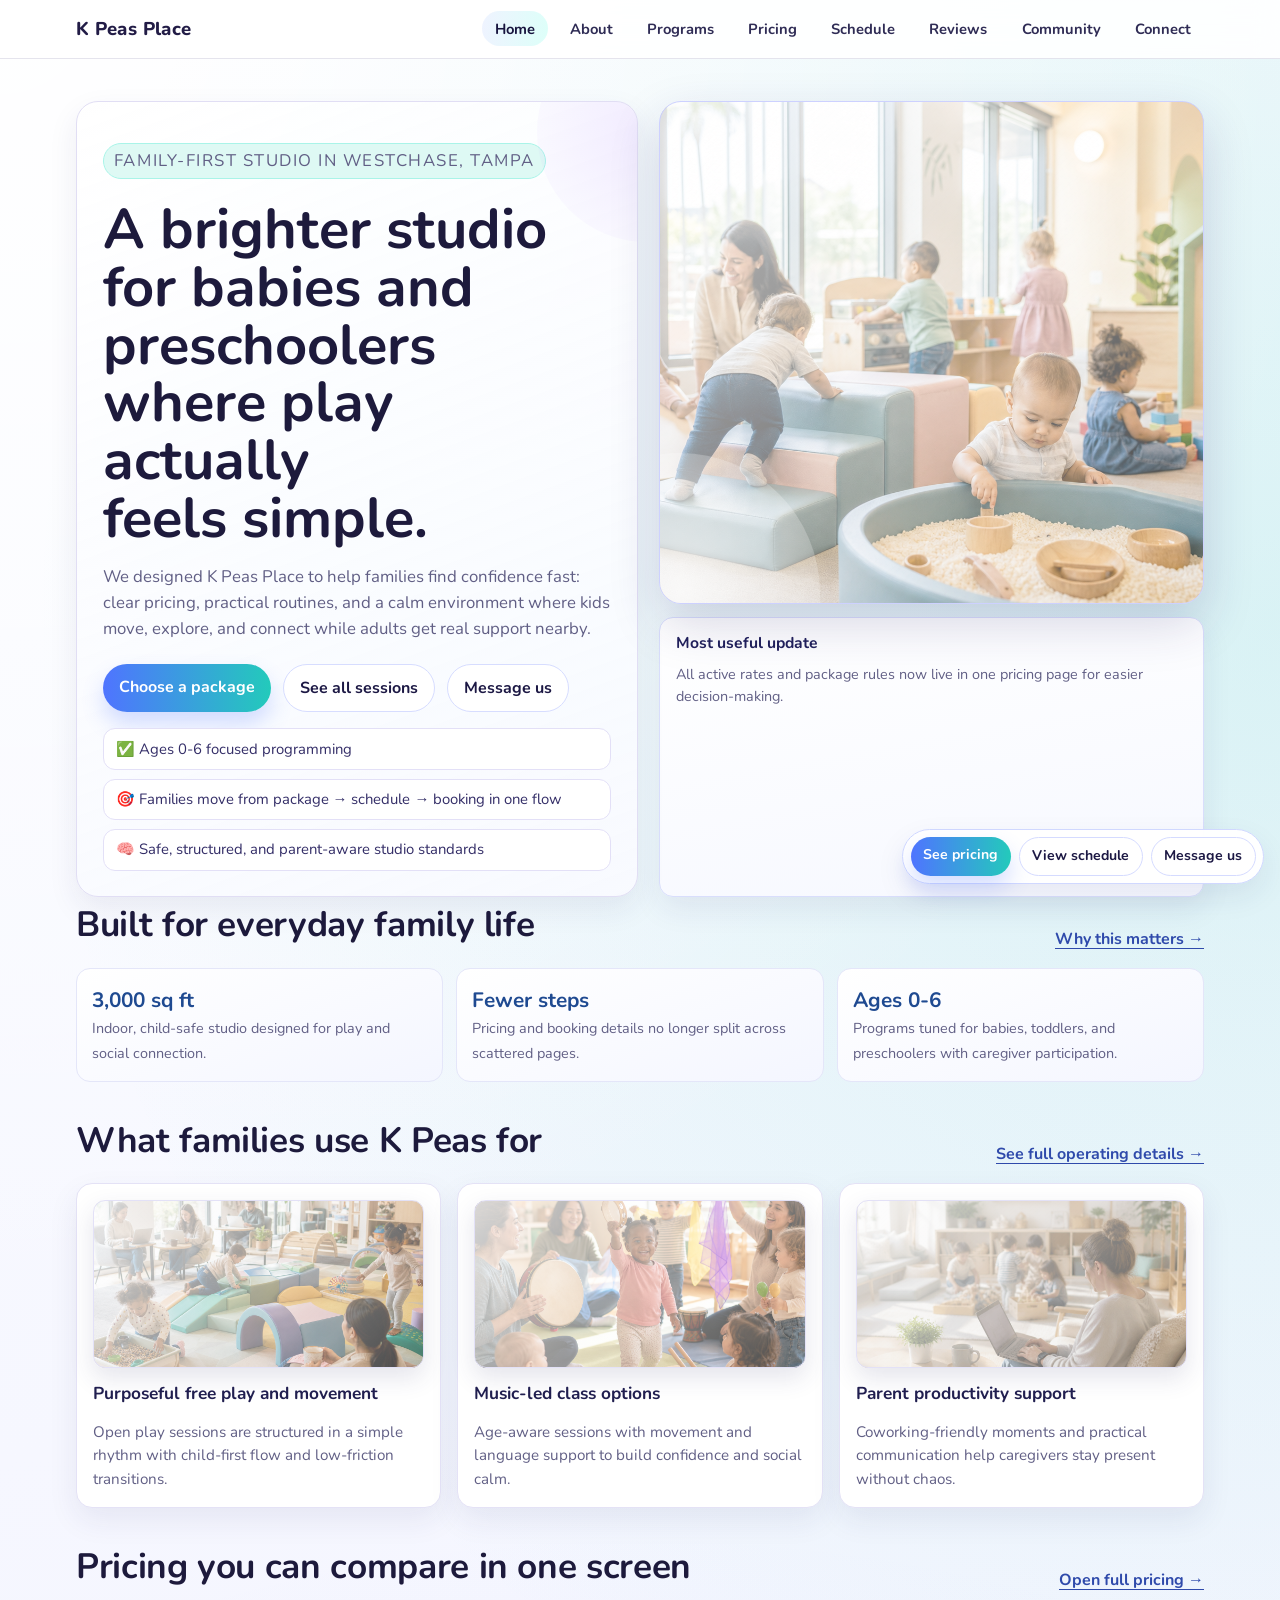
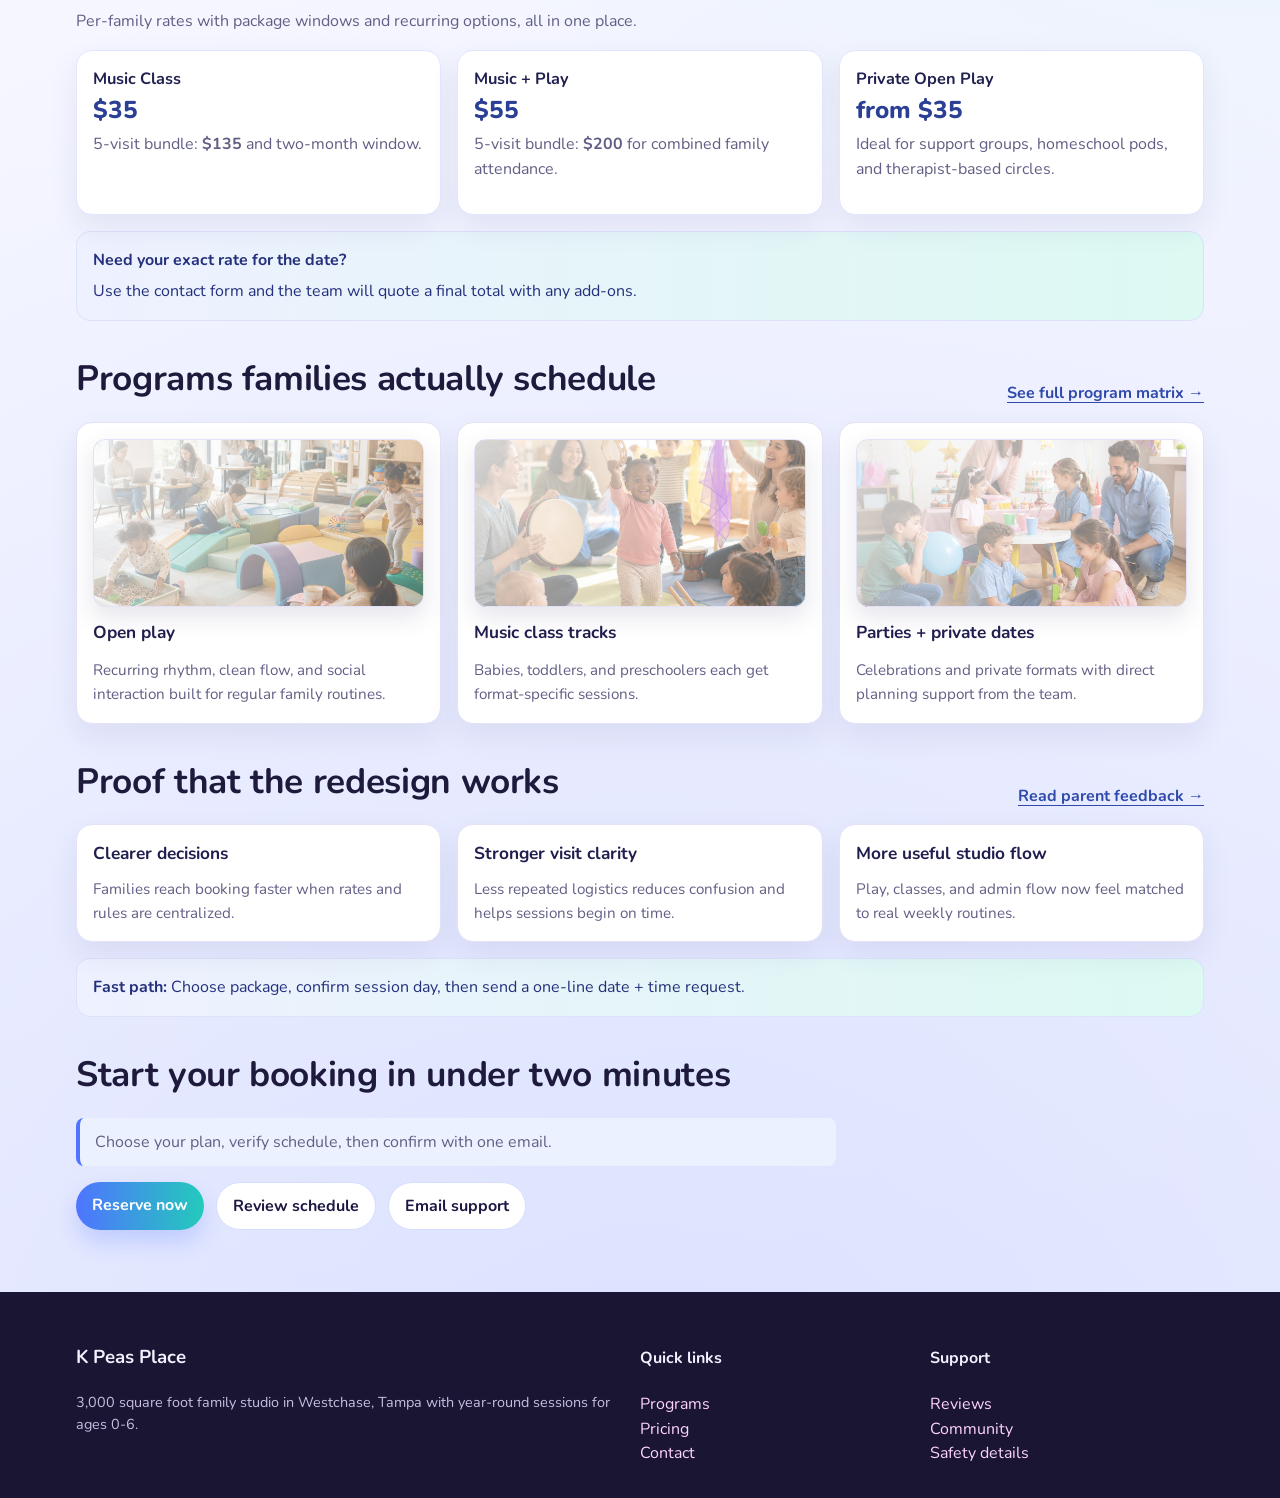
==== commit 62a954f7: "style: extra visual pass for clickbringer-style hero and section rhythm" ====
--- a/index.html
+++ b/index.html
@@ -4,7 +4,7 @@
   <meta charset="UTF-8" />
   <meta name="viewport" content="width=device-width, initial-scale=1.0" />
   <title>K Peas Place | Home</title>
-  <meta name="description" content="Connect, play, celebrate: a clean, modern K Peas Place site with clearer pricing, better scheduling, and a child-first program map." />
+  <meta name="description" content="K Peas Place is a children-first, premium studio in Tampa Westchase for babies, toddlers, and preschoolers with clearer pricing, schedule, and reservation flow." />
   <meta name="robots" content="index, follow" />
   <link rel="preconnect" href="https://fonts.googleapis.com" />
   <link rel="preconnect" href="https://fonts.gstatic.com" crossorigin />
@@ -34,142 +34,159 @@
   <main>
     <section class="hero" aria-labelledby="hero-title">
       <div class="hero-copy">
-        <p class="eyebrow">Westchase, Tampa</p>
-        <h1 id="hero-title">A children-first studio made for busy parents who want meaningful play.</h1>
+        <p class="eyebrow">Family-first studio in Westchase, Tampa</p>
+        <h1 id="hero-title">A brighter studio for babies and preschoolers where play actually feels simple.</h1>
         <p>
-          K Peas Place is a bright, safe indoor studio where babies, toddlers, and preschoolers
-          can explore through music, movement, and free play while caregivers stay close, work,
-          and connect with other families.
+          We designed K Peas Place to help families find confidence fast: clear pricing, practical routines,
+          and a calm environment where kids move, explore, and connect while adults get real support nearby.
         </p>
         <div class="hero-actions">
-          <a class="button primary" href="pricing.html#how-to-book">Choose a plan</a>
-          <a class="button secondary" href="programs.html">Explore sessions</a>
+          <a class="button primary" href="pricing.html#how-to-book">Choose a package</a>
+          <a class="button secondary" href="programs.html">See all sessions</a>
           <a class="button secondary" href="connect.html">Message us</a>
         </div>
         <div class="hero-highlight">
-          <div class="hero-highlight-item">✅ Ages 0-6 focus with family-friendly session flow</div>
-          <div class="hero-highlight-item">📍 3,000 sq ft in Westchase with daily recurring options</div>
-          <div class="hero-highlight-item">⚡ One page for pricing, schedule, and booking steps</div>
+          <div class="hero-highlight-item">✅ Ages 0-6 focused programming</div>
+          <div class="hero-highlight-item">🎯 Families move from package → schedule → booking in one flow</div>
+          <div class="hero-highlight-item">🧠 Safe, structured, and parent-aware studio standards</div>
         </div>
       </div>
       <div class="hero-media-wrap">
         <div class="hero-visual" aria-hidden="true"></div>
         <div class="hero-mini-card">
-          <h3>Latest update</h3>
-          <p>Rates and rules are consolidated in one place so your family can book with confidence.</p>
+          <h3>Most useful update</h3>
+          <p>All active rates and package rules now live in one pricing page for easier decision-making.</p>
         </div>
       </div>
     </section>
 
+    <section class="section" aria-labelledby="home-pillars">
+      <div class="section-title-row">
+        <h2 id="home-pillars">Built for everyday family life</h2>
+        <a href="about.html">Why this matters →</a>
+      </div>
+      <div class="stat-grid">
+        <article class="stat-card">
+          <strong>3,000 sq ft</strong>
+          <span>Indoor, child-safe studio designed for play and social connection.</span>
+        </article>
+        <article class="stat-card">
+          <strong>Fewer steps</strong>
+          <span>Pricing and booking details no longer split across scattered pages.</span>
+        </article>
+        <article class="stat-card">
+          <strong>Ages 0-6</strong>
+          <span>Programs tuned for babies, toddlers, and preschoolers with caregiver participation.</span>
+        </article>
+      </div>
+    </section>
+
     <section class="section" id="overview">
       <div class="section-title-row">
-        <h2>What families come to K Peas Place for</h2>
-        <a href="about.html">What we do and why →</a>
+        <h2>What families use K Peas for</h2>
+        <a href="about.html">See full operating details →</a>
       </div>
       <div class="quick-grid">
         <article class="card media-card">
           <div class="media-card-media" style="--media-image:url('assets/images/open-play-tile.png')"></div>
-          <h3>Purposeful, playful sessions</h3>
-          <p>Open play and guided music classes are built around social connection, language, and confidence.</p>
+          <h3>Purposeful free play and movement</h3>
+          <p>Open play sessions are structured in a simple rhythm with child-first flow and low-friction transitions.</p>
+        </article>
+        <article class="card media-card">
+          <div class="media-card-media" style="--media-image:url('assets/images/music-class-tile.png')"></div>
+          <h3>Music-led class options</h3>
+          <p>Age-aware sessions with movement and language support to build confidence and social calm.</p>
         </article>
         <article class="card media-card">
           <div class="media-card-media" style="--media-image:url('assets/images/coworking-tile.png')"></div>
-          <h3>Caregiver support at center</h3>
-          <p>Co-working setup and responsive team support helps adults stay present without stress.</p>
-        </article>
-        <article class="card media-card">
-          <div class="media-card-media" style="--media-image:url('assets/images/birthday-party-tile.png')"></div>
-          <h3>Simple planning, less confusion</h3>
-          <p>Pricing and usage rules are grouped so families can decide quickly and repeat with confidence.</p>
+          <h3>Parent productivity support</h3>
+          <p>Coworking-friendly moments and practical communication help caregivers stay present without chaos.</p>
         </article>
       </div>
     </section>
 
     <section class="section" id="pricing-preview">
       <div class="section-head">
-        <h2>Pricing is easy to compare</h2>
-        <a href="pricing.html#pricing-rates">Full pricing table →</a>
-      </div>
-      <p>Rates are per family, with recurring options and one-time visits listed below.</p>
+        <h2>Pricing you can compare in one screen</h2>
+        <a href="pricing.html#pricing-rates">Open full pricing →</a>
+      </div>
+      <p>Per-family rates with package windows and recurring options, all in one place.</p>
       <div class="price-grid">
         <article class="price-card">
           <h3>Music Class</h3>
           <p class="price">$35</p>
-          <p>Per visit, with <strong>$135</strong> for 5 visits.</p>
+          <p>5-visit bundle: <strong>$135</strong> and two-month window.</p>
         </article>
         <article class="price-card">
           <h3>Music + Play</h3>
           <p class="price">$55</p>
-          <p>Per visit, with <strong>$200</strong> for 5 visits.</p>
+          <p>5-visit bundle: <strong>$200</strong> for combined family attendance.</p>
         </article>
         <article class="price-card">
-          <h3>Weekend family open play</h3>
-          <p class="price">$55+</p>
-          <p>Starting point, with combo rates listed on the pricing page.</p>
+          <h3>Private Open Play</h3>
+          <p class="price">from $35</p>
+          <p>Ideal for support groups, homeschool pods, and therapist-based circles.</p>
         </article>
       </div>
       <div class="price-strip">
-        <strong>Need specifics for your date?</strong>
-        Go directly to the <a href="pricing.html">Pricing</a> page for package windows, payment methods, and deposit terms.
+        <strong>Need your exact rate for the date?</strong> Use the contact form and the team will quote a final total with any add-ons.
       </div>
     </section>
 
     <section class="section" id="program-preview">
       <div class="section-title-row">
-        <h2>Programs worth showing up for</h2>
-        <a href="programs.html">All programs →</a>
+        <h2>Programs families actually schedule</h2>
+        <a href="programs.html">See full program matrix →</a>
       </div>
       <div class="program-grid">
         <article class="card media-card">
           <div class="media-card-media" style="--media-image:url('assets/images/open-play-tile.png')"></div>
-          <h3>Open Play, daily flow</h3>
-          <p>Sensory play and social movement for everyday connection and calm, active group sessions.</p>
+          <h3>Open play</h3>
+          <p>Recurring rhythm, clean flow, and social interaction built for regular family routines.</p>
         </article>
         <article class="card media-card">
           <div class="media-card-media" style="--media-image:url('assets/images/music-class-tile.png')"></div>
-          <h3>Music classes by age</h3>
-          <p>Designed so babies and preschoolers can participate at their level with caregiver presence.</p>
+          <h3>Music class tracks</h3>
+          <p>Babies, toddlers, and preschoolers each get format-specific sessions.</p>
         </article>
         <article class="card media-card">
           <div class="media-card-media" style="--media-image:url('assets/images/birthday-party-tile.png')"></div>
-          <h3>Private and celebration options</h3>
-          <p>Birthday parties, private dates, and group requests with clear coordination and deposit rules.</p>
+          <h3>Parties + private dates</h3>
+          <p>Celebrations and private formats with direct planning support from the team.</p>
         </article>
       </div>
     </section>
 
     <section class="section" id="proof">
-      <div class="section-head">
-        <h2>Compelling reasons families return</h2>
-        <a href="reviews.html">Read feedback →</a>
+      <div class="section-title-row">
+        <h2>Proof that the redesign works</h2>
+        <a href="reviews.html">Read parent feedback →</a>
       </div>
       <div class="proof-grid">
         <article class="card">
-          <h3>Built for consistency</h3>
-          <p>Recurring families use predictable flow, so everyone arrives with a clear routine.</p>
+          <h3>Clearer decisions</h3>
+          <p>Families reach booking faster when rates and rules are centralized.</p>
         </article>
         <article class="card">
-          <h3>Transparent updates</h3>
-          <p>Schedule changes, waivers, and package usage are handled without unnecessary back-and-forth.</p>
+          <h3>Stronger visit clarity</h3>
+          <p>Less repeated logistics reduces confusion and helps sessions begin on time.</p>
         </article>
         <article class="card">
-          <h3>Community in motion</h3>
-          <p>Events, partner programs, and co-working create extra value beyond individual classes.</p>
+          <h3>More useful studio flow</h3>
+          <p>Play, classes, and admin flow now feel matched to real weekly routines.</p>
         </article>
       </div>
       <div class="proof-strip">
-        <strong>Need a faster path?</strong> Pick your package, confirm the session day, then message with date + time.
+        <strong>Fast path:</strong> Choose package, confirm session day, then send a one-line date + time request.
       </div>
     </section>
 
     <section class="section" id="next-step">
-      <h2>Choose your first step</h2>
-      <p class="summary">
-        Start with one package, confirm your week, then send us your preferred window in a single message.
-      </p>
+      <h2>Start your booking in under two minutes</h2>
+      <p class="summary">Choose your plan, verify schedule, then confirm with one email.</p>
       <div class="hero-actions">
-        <a class="button primary" href="pricing.html#how-to-book">Reserve your plan</a>
-        <a class="button secondary" href="programs.html#schedule">Check this week’s sessions</a>
+        <a class="button primary" href="pricing.html#how-to-book">Reserve now</a>
+        <a class="button secondary" href="programs.html#schedule">Review schedule</a>
         <a class="button secondary" href="mailto:kpeasplace@gmail.com">Email support</a>
       </div>
     </section>
@@ -179,7 +196,7 @@
     <div class="content">
       <div>
         <h3>K Peas Place</h3>
-        <p class="footer-note">3,000 square foot indoor family studio in Tampa Westchase with year-round sessions for young children.</p>
+        <p class="footer-note">3,000 square foot family studio in Westchase, Tampa with year-round sessions for ages 0-6.</p>
       </div>
       <div>
         <h4>Quick links</h4>
--- a/styles.css
+++ b/styles.css
@@ -1,18 +1,18 @@
 :root {
-  --bg: #f7fbff;
+  --bg: #f6f7ff;
   --card: #ffffff;
-  --text: #16122c;
-  --muted: #5a5470;
-  --ink: #251b42;
-  --blue: #4b73ff;
-  --teal: #14b9a8;
-  --sun: #ff9051;
-  --magenta: #bf63ff;
-  --green: #34c58f;
-  --max-width: 1120px;
-  --radius: 18px;
-  --shadow-soft: 0 12px 28px rgba(36, 39, 85, 0.08);
-  --shadow-strong: 0 22px 46px rgba(35, 39, 88, 0.13);
+  --text: #16142f;
+  --muted: #615f85;
+  --ink: #1d1a3c;
+  --blue: #4f74ff;
+  --teal: #22cab6;
+  --sun: #ff9868;
+  --violet: #a56eff;
+  --ink-soft: #5d5a8e;
+  --max-width: 1160px;
+  --radius: 22px;
+  --shadow-soft: 0 12px 30px rgba(37, 40, 98, 0.08);
+  --shadow-heavy: 0 20px 50px rgba(38, 35, 105, 0.18);
 }
 
 * {
@@ -25,36 +25,43 @@
 
 body {
   margin: 0;
+  min-height: 100vh;
   font-family: "Nunito", "Poppins", "Segoe UI", Arial, sans-serif;
   color: var(--text);
-  line-height: 1.5;
-  background: radial-gradient(circle at 0% 0%, rgba(80, 116, 255, 0.08), transparent 40%),
-    radial-gradient(circle at 100% 20%, rgba(20, 185, 168, 0.08), transparent 45%),
-    radial-gradient(circle at 10% 90%, rgba(191, 99, 255, 0.08), transparent 45%),
-    var(--bg);
+  line-height: 1.55;
+  background:
+    radial-gradient(circle at 0% 0%, rgba(255, 255, 255, 0.94), transparent 40%),
+    radial-gradient(circle at 100% 20%, rgba(34, 202, 182, 0.14), transparent 45%),
+    radial-gradient(circle at 50% 100%, rgba(79, 116, 255, 0.13), transparent 50%),
+    linear-gradient(170deg, #f9fbff 0%, #f6f7ff 44%, #eef0ff 100%);
 }
 
 a {
   color: inherit;
+}
+
+h1, h2, h3 {
+  text-wrap: balance;
 }
 
 .site-header {
   position: sticky;
   top: 0;
-  z-index: 80;
+  z-index: 90;
+  backdrop-filter: blur(12px);
   background: color-mix(in oklab, white 88%, transparent);
-  backdrop-filter: blur(12px);
-  border-bottom: 1px solid rgba(95, 86, 128, 0.15);
+  border-bottom: 1px solid rgba(92, 86, 145, 0.16);
+  transition: box-shadow 0.2s ease;
 }
 
 .site-header.scrolled {
-  box-shadow: 0 10px 20px rgba(33, 22, 79, 0.08);
+  box-shadow: 0 12px 24px rgba(29, 22, 83, 0.06);
 }
 
 .nav-shell {
   max-width: var(--max-width);
   margin: 0 auto;
-  padding: 0.9rem 1rem;
+  padding: 0.92rem 1rem;
   display: flex;
   align-items: center;
   justify-content: space-between;
@@ -65,8 +72,8 @@
   text-decoration: none;
   font-weight: 800;
   letter-spacing: 0.02em;
-  color: #221a47;
-  font-size: 1.18rem;
+  color: #221c46;
+  font-size: 1.16rem;
   white-space: nowrap;
 }
 
@@ -75,81 +82,96 @@
   margin: 0;
   padding: 0;
   list-style: none;
-  gap: 0.52rem;
+  gap: 0.5rem;
   flex-wrap: wrap;
 }
 
 .main-nav a {
   text-decoration: none;
-  color: #30285d;
-  padding: 0.52rem 0.8rem;
+  color: #2f2c55;
+  padding: 0.48rem 0.82rem;
   border-radius: 999px;
   font-weight: 700;
   font-size: 0.92rem;
-  transition: all 0.2s ease;
+  transition: 0.2s ease;
 }
 
 .main-nav a:hover,
 .main-nav a:focus-visible,
 .main-nav a[aria-current="page"] {
-  color: #1f1a7a;
-  background: linear-gradient(92deg, #eaf0ff, #ecfffb);
+  color: #18153f;
+  background: linear-gradient(95deg, #eff3ff, #ddfff9);
 }
 
 .nav-toggle {
   display: none;
-  border: 1px solid #c5ccff;
-  background: white;
-  border-radius: 10px;
-  padding: 0.42rem 0.7rem;
+  border: 1px solid #cfd3fa;
+  background: #fff;
+  border-radius: 11px;
+  padding: 0.4rem 0.72rem;
   font-weight: 700;
 }
 
 .hero {
+  max-width: var(--max-width);
   margin: 0 auto;
-  max-width: var(--max-width);
-  padding: 2.8rem 1rem 0;
-  display: grid;
-  grid-template-columns: 1.02fr 1fr;
-  gap: 1.8rem;
+  padding: 2.6rem 1rem 0;
+  display: grid;
+  gap: 1.3rem;
+  grid-template-columns: 1.03fr 1fr;
   align-items: stretch;
 }
 
 .hero-copy {
-  background: linear-gradient(170deg, rgba(255, 255, 255, 0.7), rgba(255, 255, 255, 0.9));
-  border: 1px solid #e0dff7;
+  border: 1px solid #e1def4;
+  background: linear-gradient(160deg, #ffffffcc, #f8faff);
   border-radius: var(--radius);
-  padding: 1.5rem;
   box-shadow: var(--shadow-soft);
+  padding: 1.6rem;
+  position: relative;
+  overflow: hidden;
+}
+
+.hero-copy::after {
+  content: "";
+  position: absolute;
+  width: 220px;
+  height: 220px;
+  border-radius: 50%;
+  right: -120px;
+  top: -80px;
+  background: radial-gradient(circle, rgba(165, 110, 255, 0.13), rgba(165, 110, 255, 0));
+  pointer-events: none;
 }
 
 .eyebrow {
   display: inline-flex;
   align-items: center;
   gap: 0.4rem;
+  font-size: 0.76rem;
+  text-transform: uppercase;
+  letter-spacing: 0.09em;
+  margin: 0;
+  margin-bottom: 0.85rem;
+  padding: 0.24rem 0.65rem;
   border-radius: 999px;
-  padding: 0.2rem 0.7rem;
-  font-size: 0.75rem;
-  text-transform: uppercase;
-  letter-spacing: 0.08em;
-  color: #1e6c84;
-  background: #e8fbf8;
-  border: 1px solid #b3efe2;
-  margin: 0 0 0.8rem 0;
+  color: #0f7d75;
+  border: 1px solid #a9f4e8;
+  background: #def9f4;
 }
 
 .hero-copy h1 {
   margin: 0;
-  font-size: clamp(2rem, 5.8vw, 3.4rem);
+  font-size: clamp(2rem, 6vw, 3.5rem);
   line-height: 1.03;
   color: var(--ink);
 }
 
 .hero-copy p {
-  margin: 1rem 0 1.3rem;
+  margin: 1rem 0 1.4rem;
   color: var(--muted);
   max-width: 62ch;
-  font-size: 1.04rem;
+  font-size: 1.05rem;
 }
 
 .hero-actions {
@@ -163,20 +185,8 @@
   display: inline-block;
   font-weight: 700;
   border-radius: 999px;
-  padding: 0.68rem 1rem;
+  padding: 0.67rem 1rem;
   transition: transform 0.2s ease, box-shadow 0.2s ease;
-}
-
-.button.primary {
-  background: linear-gradient(90deg, #5f77ff, #31c6ff);
-  color: white;
-  box-shadow: 0 10px 24px rgba(67, 108, 255, 0.25);
-}
-
-.button.secondary {
-  color: #2a2a6b;
-  background: #fff;
-  border: 1px solid #c5c7f4;
 }
 
 .button:hover,
@@ -184,6 +194,18 @@
   transform: translateY(-1px);
 }
 
+.button.primary {
+  color: #fff;
+  background: linear-gradient(90deg, #4f74ff, #23cabb);
+  box-shadow: 0 12px 22px rgba(79, 116, 255, 0.24);
+}
+
+.button.secondary {
+  color: #1c1844;
+  background: #fff;
+  border: 1px solid #d7ddff;
+}
+
 .hero-highlight {
   margin-top: 1rem;
   display: grid;
@@ -191,30 +213,29 @@
 }
 
 .hero-highlight-item {
-  border: 1px solid #e1ddf8;
-  border-radius: 14px;
-  padding: 0.5rem 0.75rem;
-  background: white;
+  border: 1px solid #e3e0f7;
+  border-radius: 12px;
+  padding: 0.52rem 0.75rem;
   font-size: 0.93rem;
-  color: #3d2f61;
+  color: #332d67;
+  background: #ffffff;
 }
 
 .hero-media-wrap {
   border-radius: var(--radius);
-  position: relative;
-  display: grid;
-  gap: 0.75rem;
+  display: grid;
+  gap: 0.8rem;
 }
 
 .hero-visual {
   --hero-surface: url("assets/images/hero-main-v2.png");
-  min-height: 330px;
+  min-height: 328px;
   border-radius: var(--radius);
-  border: 1px solid #c4c7fb;
+  border: 1px solid #cdd1ff;
   background:
-    linear-gradient(130deg, rgba(255, 255, 255, 0.74), rgba(255, 255, 255, 0.25)),
+    linear-gradient(140deg, rgba(255, 255, 255, 0.78), rgba(255, 255, 255, 0.24)),
     var(--hero-surface) center / cover no-repeat;
-  box-shadow: var(--shadow-strong);
+  box-shadow: var(--shadow-heavy);
   position: relative;
   overflow: hidden;
 }
@@ -227,30 +248,30 @@
 .hero-visual::before {
   content: "";
   position: absolute;
-  right: -45%;
-  bottom: -40%;
-  width: 65%;
-  height: 65%;
+  width: 280px;
+  height: 280px;
   border-radius: 50%;
-  background: radial-gradient(circle, rgba(255, 255, 255, 0.75), rgba(255, 255, 255, 0));
+  left: -120px;
+  bottom: -130px;
+  background: radial-gradient(circle, rgba(255, 255, 255, 0.8), rgba(255, 255, 255, 0));
 }
 
 .hero-mini-card {
   border-radius: 14px;
-  border: 1px solid #d9dafd;
-  background: linear-gradient(145deg, #ffffff, #f4fbff);
+  border: 1px solid #d9defc;
+  background: linear-gradient(150deg, #ffffff, #f3f6ff);
   box-shadow: var(--shadow-soft);
   padding: 0.85rem 1rem;
 }
 
 .hero-mini-card h3 {
   margin: 0;
+  color: #21205b;
   font-size: 0.98rem;
-  color: #1f1f63;
 }
 
 .hero-mini-card p {
-  margin: 0.4rem 0 0;
+  margin: 0.45rem 0 0;
   color: var(--muted);
   font-size: 0.9rem;
 }
@@ -258,12 +279,12 @@
 .section {
   max-width: var(--max-width);
   margin: 0 auto;
-  padding: 0 1rem 2rem;
+  padding: 0 1rem 1.9rem;
 }
 
 .section h2 {
   margin: 0;
-  font-size: clamp(1.65rem, 3vw, 2.2rem);
+  font-size: clamp(1.6rem, 3vw, 2.2rem);
   color: var(--ink);
   letter-spacing: -0.01em;
 }
@@ -271,54 +292,67 @@
 .section > p,
 .section p {
   color: var(--muted);
-  max-width: 74ch;
-}
-
+  max-width: 76ch;
+}
+
+.section-title-row,
 .section-head {
   display: flex;
   justify-content: space-between;
-  align-items: end;
+  align-items: flex-end;
   gap: 0.8rem;
   flex-wrap: wrap;
   margin: 0 0 1rem;
 }
 
-.section-title-row {
-  display: flex;
-  justify-content: space-between;
-  align-items: center;
-  gap: 0.8rem;
-  flex-wrap: wrap;
-  margin-bottom: 1rem;
-}
-
 .section-title-row a,
 .section-head a {
+  color: #2f4aab;
   font-weight: 700;
-  color: #3f49a7;
-  text-underline-offset: 3px;
-}
-
-.grid-2,
+  text-underline-offset: 4px;
+}
+
+.page-head {
+  max-width: var(--max-width);
+  margin: 0 auto;
+  padding: 2rem 1rem 1rem;
+}
+
+.page-head h1 {
+  margin: 0;
+  color: var(--ink);
+  font-size: clamp(2rem, 4.7vw, 3rem);
+}
+
+.page-head p {
+  margin: 0.66rem 0 0;
+  color: var(--muted);
+}
+
 .page-grid,
 .quick-grid,
 .card-grid,
+.grid-2,
 .program-grid,
 .proof-grid {
   display: grid;
   gap: 1rem;
-  grid-template-columns: repeat(auto-fit, minmax(220px, 1fr));
+  grid-template-columns: repeat(3, minmax(210px, 1fr));
+}
+
+.program-grid,
+.proof-grid {
+  margin-top: 0.95rem;
 }
 
 .card,
 .program-card,
+.faq-card,
 .testimonial,
-.faq-card,
 .form-box,
-.contact-mini,
-.media-card {
+.contact-mini {
   border-radius: 16px;
-  border: 1px solid #e0dcf3;
+  border: 1px solid #e4e2f6;
   background: var(--card);
   box-shadow: var(--shadow-soft);
   padding: 1rem;
@@ -326,11 +360,11 @@
 
 .card,
 .program-card,
-.testimonial,
-.faq-card {
+.faq-card,
+.testimonial {
   display: flex;
   flex-direction: column;
-  gap: 0.6rem;
+  gap: 0.62rem;
 }
 
 .card h3,
@@ -338,7 +372,7 @@
 .faq-card h3,
 .testimonial h3 {
   margin: 0;
-  color: #231f54;
+  color: #201e4f;
   font-size: 1.08rem;
 }
 
@@ -348,28 +382,35 @@
 .testimonial p {
   margin: 0;
   color: var(--muted);
-  font-size: 0.96rem;
+  font-size: 0.95rem;
+}
+
+.card strong,
+.program-card strong {
+  color: #22235a;
 }
 
 .media-card {
-  gap: 0.75rem;
+  display: flex;
+  flex-direction: column;
+  gap: 0.8rem;
 }
 
 .media-card-media {
+  border-radius: 12px;
+  border: 1px solid #e3e1f7;
+  background:
+    linear-gradient(130deg, rgba(255, 255, 255, 0.84), rgba(255, 255, 255, 0.28)),
+    var(--media-image) center / cover no-repeat;
   min-height: 168px;
-  border-radius: 13px;
-  border: 1px solid #dfdcf8;
-  background:
-    linear-gradient(130deg, rgba(255, 255, 255, 0.84), rgba(255, 255, 255, 0.32)),
-    var(--media-image) center / cover no-repeat;
-  box-shadow: 0 10px 22px rgba(56, 50, 101, 0.12);
+  box-shadow: 0 10px 24px rgba(57, 53, 107, 0.13);
 }
 
 .media-card ul,
 .benefit-list {
-  margin: 0.4rem 0 0;
+  margin: 0.45rem 0 0;
+  color: var(--muted);
   padding-left: 1rem;
-  color: var(--muted);
 }
 
 .media-card li,
@@ -380,21 +421,21 @@
 .stat-grid {
   margin-top: 1rem;
   display: grid;
-  grid-template-columns: repeat(auto-fit, minmax(175px, 1fr));
-  gap: 0.75rem;
+  gap: 0.8rem;
+  grid-template-columns: repeat(3, minmax(180px, 1fr));
 }
 
 .stat-card {
-  padding: 1rem;
+  background: linear-gradient(160deg, #ffffff, #f4f6ff);
+  border: 1px solid #e4e6f9;
   border-radius: 14px;
-  border: 1px solid #e3e0f5;
-  background: linear-gradient(175deg, #ffffff, #f6f7ff);
+  padding: 0.95rem;
 }
 
 .stat-card strong {
   display: block;
-  font-size: 1.4rem;
-  color: #1d3c6f;
+  color: #1f4a91;
+  font-size: 1.3rem;
 }
 
 .stat-card span {
@@ -402,457 +443,248 @@
   font-size: 0.9rem;
 }
 
-.proof-strip {
-  margin: 1rem 0;
+.price-strip,
+.proof-strip,
+.schedule-note {
+  margin-top: 1rem;
   border-radius: 14px;
-  border: 1px solid #dce1ff;
-  background: linear-gradient(90deg, rgba(90, 140, 255, 0.1), rgba(20, 185, 168, 0.1));
+  border: 1px solid #dce1fc;
+  background: linear-gradient(90deg, #eef1ff, #dcf9f2);
+  color: #24307c;
   padding: 1rem;
+}
+
+.price-strip {
   display: grid;
   gap: 0.4rem;
 }
 
-.proof-strip strong {
-  color: #20206b;
-}
-
-.page-head {
-  max-width: var(--max-width);
-  margin: 0 auto;
-  padding: 2rem 1rem 1rem;
-}
-
-.page-head h1 {
-  margin: 0;
-  color: var(--ink);
-  font-size: clamp(2rem, 4.6vw, 2.9rem);
-}
-
-.page-head p {
-  margin: 0.6rem 0 0;
-  color: var(--muted);
-}
-
-.price-strip,
-.schedule-note {
-  border-radius: 14px;
-  background: linear-gradient(90deg, #eef2ff, #e7fffa);
-  border: 1px solid #d5e0fd;
-  color: #2d2f73;
-  padding: 1rem;
-}
-
-.price-strip {
-  margin-top: 1rem;
-  display: grid;
-  gap: 0.45rem;
-}
-
 .price-grid {
-  margin-top: 1rem;
+  margin-top: 0.95rem;
   display: grid;
   gap: 1rem;
-  grid-template-columns: repeat(auto-fit, minmax(210px, 1fr));
+  grid-template-columns: repeat(3, minmax(200px, 1fr));
 }
 
 .price-card {
   border-radius: 16px;
-  border: 1px solid #dee3fd;
+  border: 1px solid #e2e6ff;
   background: #fff;
   padding: 1rem;
+  box-shadow: var(--shadow-soft);
 }
 
 .price-card h3 {
-  margin: 0 0 0.35rem;
-  color: #211f4d;
-  font-size: 1.05rem;
+  margin: 0 0 0.32rem;
+  font-size: 1.02rem;
+  color: #202051;
 }
 
 .price-card .price {
   margin: 0;
-  font-size: 1.5rem;
-  color: #1736a7;
+  color: #2b3f95;
   font-weight: 800;
+  font-size: 1.52rem;
+  line-height: 1.15;
 }
 
 .price-card p {
-  margin-top: 0.4rem;
+  margin-top: 0.45rem;
 }
 
 .table-shell {
   overflow: auto;
   border-radius: var(--radius);
-  border: 1px solid #ddd8f3;
-  background: white;
+  border: 1px solid #e0dbf8;
+  background: #fff;
   box-shadow: var(--shadow-soft);
 }
 
 table {
   width: 100%;
   border-collapse: collapse;
-}
-
-th, td {
-  padding: 0.75rem;
-  border-bottom: 1px solid #f0ecfc;
+  font-size: 0.95rem;
+}
+
+th,
+td {
+  padding: 0.82rem;
   text-align: left;
+  border-bottom: 1px solid #efeafb;
 }
 
 th {
-  background: #eff3ff;
-  color: #2e2869;
-  font-size: 0.95rem;
+  background: #eef2ff;
+  color: #2e2c61;
 }
 
 td {
-  font-size: 0.95rem;
-  color: #3d3867;
-}
-
-.form-box,
-.hero-cta {
-  background: linear-gradient(170deg, #fff, #f7f9ff);
+  color: #3e3c72;
 }
 
 .summary {
   border-left: 4px solid var(--blue);
-  background: #eef4ff;
+  background: #ecf1ff;
   border-radius: 8px;
-  color: #2f2d6e;
-  padding: 0.7rem 0.9rem;
+  padding: 0.72rem 0.95rem;
+  color: #2b2c65;
+}
+
+.form-box,
+.contact-mini,
+.hero-cta,
+.hero-mini-card {
+  background: linear-gradient(170deg, #ffffff, #f6f8ff);
+}
+
+.site-footer {
+  margin-top: 2rem;
+  background: #191533;
+  color: #f4f0ff;
+}
+
+.site-footer .content {
+  max-width: var(--max-width);
+  margin: 0 auto;
+  padding: 2rem 1rem;
+  display: grid;
+  gap: 1rem;
+  grid-template-columns: 2fr 1fr 1fr;
+}
+
+.site-footer a {
+  color: #ffd4fb;
+  text-decoration: none;
+}
+
+.site-footer a:hover {
+  text-decoration: underline;
+}
+
+.footer-note {
+  color: #c8bfde;
+  font-size: 0.9rem;
 }
 
 .floating-quick-actions {
   position: fixed;
   right: 1rem;
   bottom: 1rem;
-  z-index: 75;
+  z-index: 85;
   display: flex;
-  gap: 0.55rem;
+  gap: 0.5rem;
+  padding: 0.46rem;
+  border: 1px solid #d0d8ff;
+  border-radius: 999px;
   background: rgba(255, 255, 255, 0.95);
-  border: 1px solid #d2d8fa;
-  border-radius: 999px;
-  backdrop-filter: blur(12px);
-  padding: 0.42rem;
+  backdrop-filter: blur(10px);
   box-shadow: var(--shadow-soft);
 }
 
 .floating-quick-actions .button {
+  margin: 0;
+  padding: 0.46rem 0.78rem;
   font-size: 0.88rem;
-  padding: 0.46rem 0.8rem;
-  margin: 0;
 }
 
 .floating-quick-actions .button.secondary {
-  border-color: #d3dbff;
-}
-
-.site-footer {
-  margin-top: 2rem;
-  background: #231a3f;
-  color: #f4f0ff;
-}
-
-.site-footer .content {
-  max-width: var(--max-width);
-  margin: 0 auto;
-  padding: 2rem 1rem;
-  display: grid;
-  gap: 1rem;
-  grid-template-columns: 2fr 1fr 1fr;
-}
-
-.site-footer a {
-  color: #ffd8fa;
-  text-decoration: none;
-}
-
-.site-footer a:hover {
-  text-decoration: underline;
-}
-
-.footer-note {
-  color: #c7bde1;
-  font-size: 0.9rem;
-}
-
-.hero-visual.muted {
-  min-height: 220px;
-}
-
-@media (max-width: 980px) {
-  .hero {
-    grid-template-columns: 1fr;
-  }
-
-  .hero-visual {
-    min-height: 260px;
-    order: -1;
-  }
-
-  .main-nav {
-    display: none;
-    position: absolute;
-    right: 1rem;
-    top: 66px;
-    background: #fff;
-    border-radius: 14px;
-    border: 1px solid #d4d9f8;
-    box-shadow: var(--shadow-soft);
-    padding: 0.65rem;
-  }
-
-  .main-nav ul {
-    flex-direction: column;
-    gap: 0.25rem;
-    min-width: 180px;
-  }
-
-  .nav-toggle {
-    display: inline-block;
-  }
-
-  .site-footer .content,
-  .proof-grid,
-  .grid-2,
+  border-color: #d5dbff;
+}
+
+.hero-actions.section-cta-gap {
+  margin-top: 0.6rem;
+}
+
+@media (max-width: 1080px) {
   .page-grid,
   .quick-grid,
   .card-grid,
-  .program-grid {
+  .grid-2,
+  .program-grid,
+  .proof-grid,
+  .stat-grid,
+  .price-grid {
+    grid-template-columns: repeat(auto-fit, minmax(230px, 1fr));
+  }
+}
+
+@media (max-width: 940px) {
+  .hero {
     grid-template-columns: 1fr;
   }
-}
-
-.nav-open .main-nav {
-  display: block;
-}
-
-@media (max-width: 560px) {
-  .hero {
-    padding-top: 2rem;
-  }
-
-  .hero-copy,
-  .hero-mini-card {
-    padding: 1rem;
-  }
-
-  .hero-actions,
-  .floating-quick-actions {
-    width: 100%;
-    flex-direction: column;
-  }
-
-  .hero-copy h1 {
-    font-size: clamp(1.85rem, 9vw, 2.8rem);
-  }
-
-  .site-footer .content {
-    padding-bottom: 1.4rem;
-  }
-}
-.testimonial h3 {
-  margin: 0;
-  font-size: 1.05rem;
-}
-
-.program-card ul,
-.program-card p {
-  color: var(--muted);
-}
-
-.program-card ul {
-  padding-left: 1.2rem;
-}
-
-.program-card li {
-  margin: 0.4rem 0;
-}
-
-.table-shell {
-  overflow: auto;
-  border-radius: var(--radius);
-  border: 1px solid #e4d1ff;
-  background: white;
-}
-
-table {
-  width: 100%;
-  border-collapse: collapse;
-  font-size: 0.95rem;
-}
-
-th, td {
-  padding: 0.75rem;
-  border-bottom: 1px solid #f1e5ff;
-  text-align: left;
-}
-
-th {
-  background: #f8efff;
-  color: #412566;
-}
-
-.schedule-note {
-  margin-top: .5rem;
-  font-size: 0.9rem;
-  color: #6a4a89;
-}
-
-.form-box {
-  background: linear-gradient(145deg, #fff, #f6ebff);
-  border: 1px solid #ddc5fc;
-}
-
-input, textarea {
-  width: 100%;
-  border: 1px solid #dac2f3;
-  border-radius: 10px;
-  padding: 0.65rem;
-  margin-top: 0.4rem;
-  font: inherit;
-}
-
-label {
-  display: block;
-  margin-bottom: 0.9rem;
-  color: #4b2f75;
-  font-weight: 600;
-}
-
-.site-footer {
-  margin-top: 2rem;
-  background: #2c113d;
-  color: #f8f0ff;
-}
-
-.site-footer .content {
-  max-width: var(--max-width);
-  margin: 0 auto;
-  padding: 2rem 1rem;
-  display: grid;
-  gap: 1rem;
-  grid-template-columns: 2fr 1fr 1fr;
-}
-
-.site-footer a { color: #ffd4ff; text-decoration: none; }
-.site-footer a:hover { text-decoration: underline; }
-
-.floating-quick-actions {
-  position: fixed;
-  right: 1.25rem;
-  bottom: 1.25rem;
-  display: flex;
-  gap: 0.55rem;
-  z-index: 40;
-  justify-content: flex-end;
-  align-items: center;
-  background: rgba(255, 255, 255, 0.9);
-  border: 1px solid #e5d2ff;
-  border-radius: 999px;
-  padding: 0.5rem;
-  backdrop-filter: blur(8px);
-}
-
-.floating-quick-actions .button {
-  margin: 0;
-  font-size: 0.88rem;
-  padding: 0.48rem 0.85rem;
-}
-
-.floating-quick-actions .button.secondary {
-  border-color: #edd1ff;
-}
-
-.footer-note {
-  font-size: 0.9rem;
-  color: #cdbadf;
-}
-
-@media (max-width: 920px) {
+
+  .hero-visual {
+    order: -1;
+    min-height: 280px;
+  }
+
   .main-nav {
     display: none;
     position: absolute;
     right: 1rem;
     top: 68px;
     background: #fff;
+    border: 1px solid #d6dcff;
     border-radius: 14px;
     padding: 0.7rem;
-    box-shadow: var(--shadow);
-    border: 1px solid #e8d5ff;
+    box-shadow: var(--shadow-soft);
   }
 
   .main-nav ul {
     flex-direction: column;
-    gap: 0.2rem;
     min-width: 190px;
+    gap: 0.25rem;
   }
 
   .nav-toggle {
     display: inline-block;
   }
 
-  .hero { grid-template-columns: 1fr; }
-  .hero-visual { min-height: 280px; order: -1; }
+  .nav-open .main-nav {
+    display: block;
+  }
+
+  .site-footer .content {
+    grid-template-columns: 1fr;
+  }
+}
+
+@media (max-width: 560px) {
+  .nav-shell,
+  .page-head,
+  .hero {
+    padding-left: 0.85rem;
+    padding-right: 0.85rem;
+  }
+
+  .hero-copy,
+  .hero-mini-card,
+  .page-head {
+    padding: 1rem;
+  }
+
+  .hero-copy h1 {
+    font-size: clamp(1.85rem, 9vw, 2.7rem);
+  }
+
+  .hero-actions,
+  .floating-quick-actions {
+    width: 100%;
+    flex-direction: column;
+  }
+
+  .page-grid,
   .quick-grid,
   .card-grid,
-  .page-grid,
-  .grid-2 {
+  .grid-2,
+  .program-grid,
+  .proof-grid,
+  .stat-grid,
+  .price-grid {
     grid-template-columns: 1fr;
   }
-
-  .site-footer .content { grid-template-columns: 1fr; }
-}
-
-.nav-open .main-nav {
-  display: block;
-}
-
-.summary {
-  background: #fff2fc;
-  border-left: 4px solid #ff71bf;
-  padding: 0.7rem 1rem;
-  border-radius: 8px;
-  color: #4b2c76;
-}
-
-.stacked-grid {
-  margin-top: 1rem;
-}
-
-.section-cta-gap {
-  margin-top: .8rem;
-}
-
-.contact-mini,
-.content-note {
-  background: #fff;
-  padding: 1rem;
-  border-radius: 14px;
-  border: 1px dashed #d8b9fa;
-}
-
-.contact-mini .button.primary {
-  margin-top: 0.55rem;
-}
-
-.cta-inline {
-  display: inline-flex;
-  align-items: center;
-  gap: 0.4rem;
-  margin: 0.4rem 0.5rem 0 0;
-}
-
-.cta-inline .button {
-  margin: 0;
-}
-
-@media (max-width: 720px) {
-  .floating-quick-actions {
-    left: 0.75rem;
-    right: 0.75rem;
-    justify-content: center;
-    border-radius: 14px;
-    width: calc(100% - 1.5rem);
-  }
-}
+}
+
+.nav-open {
+  box-shadow: var(--shadow-soft);
+}
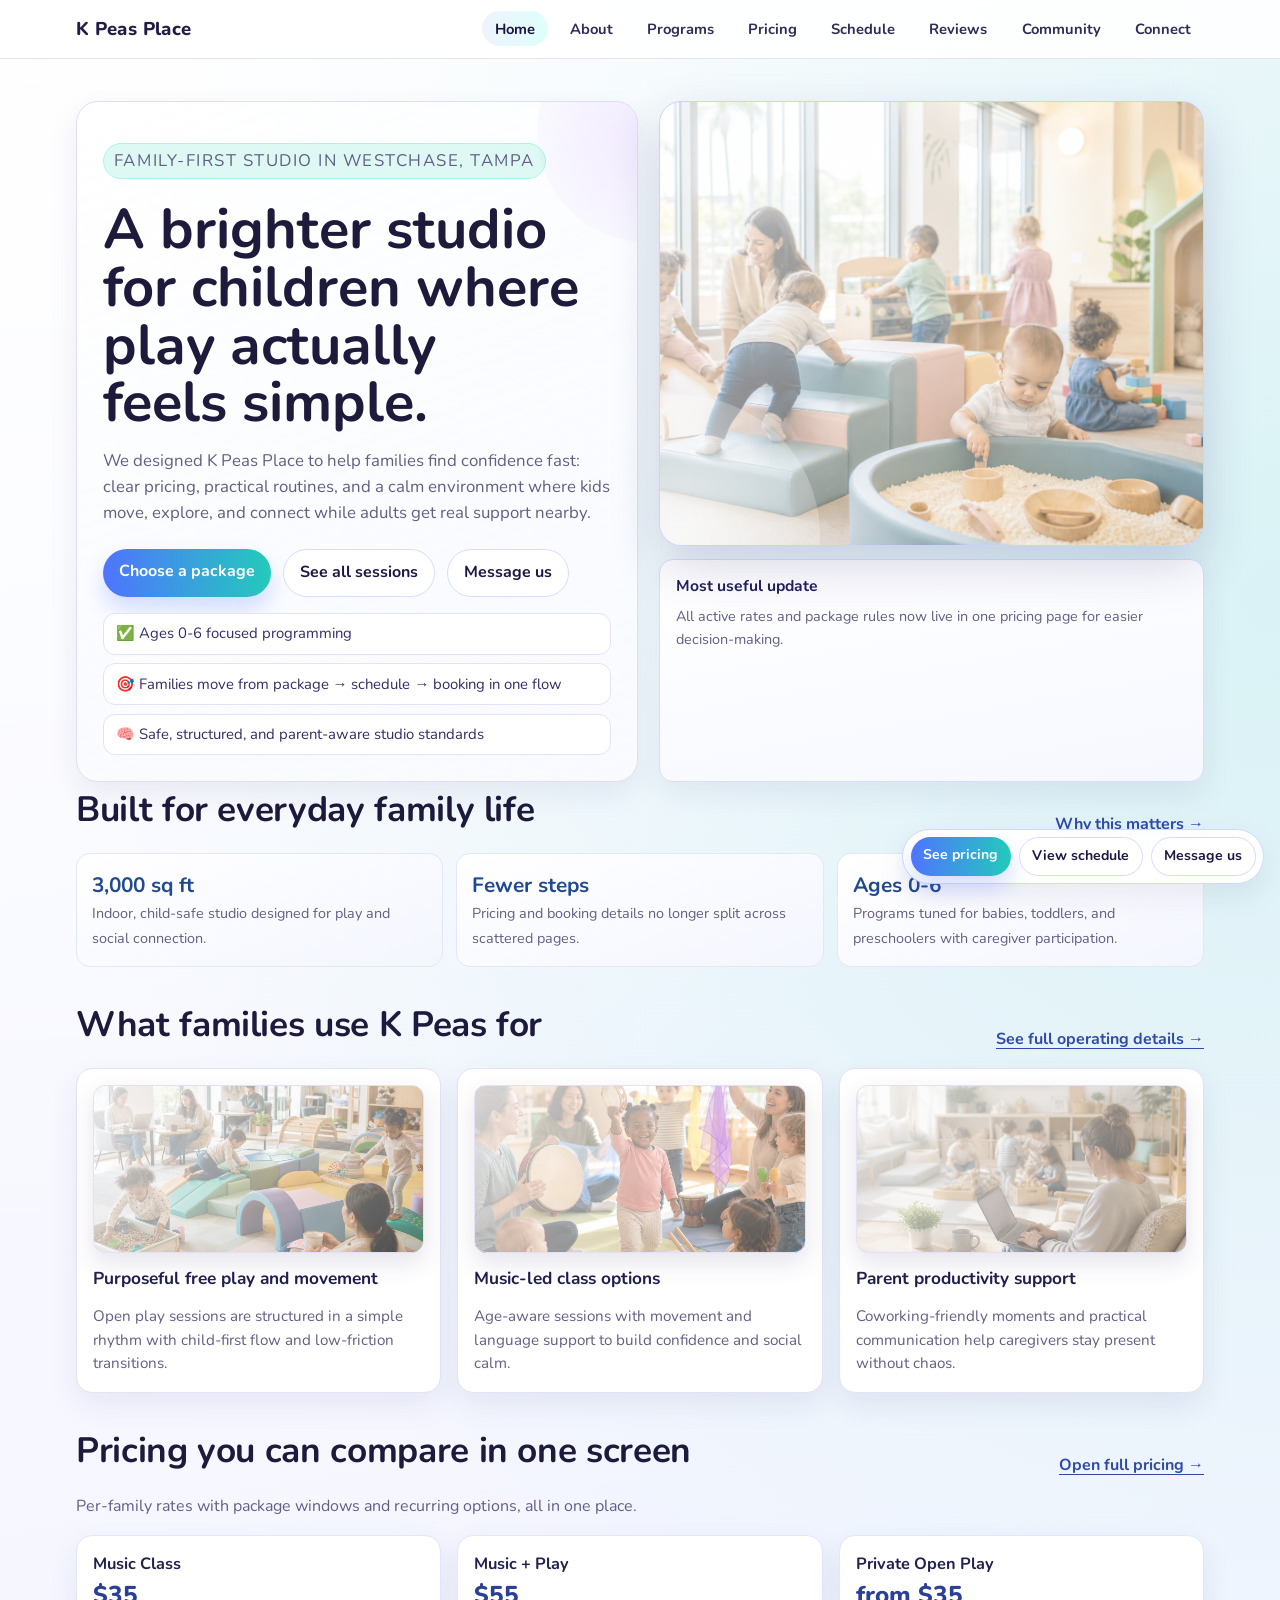
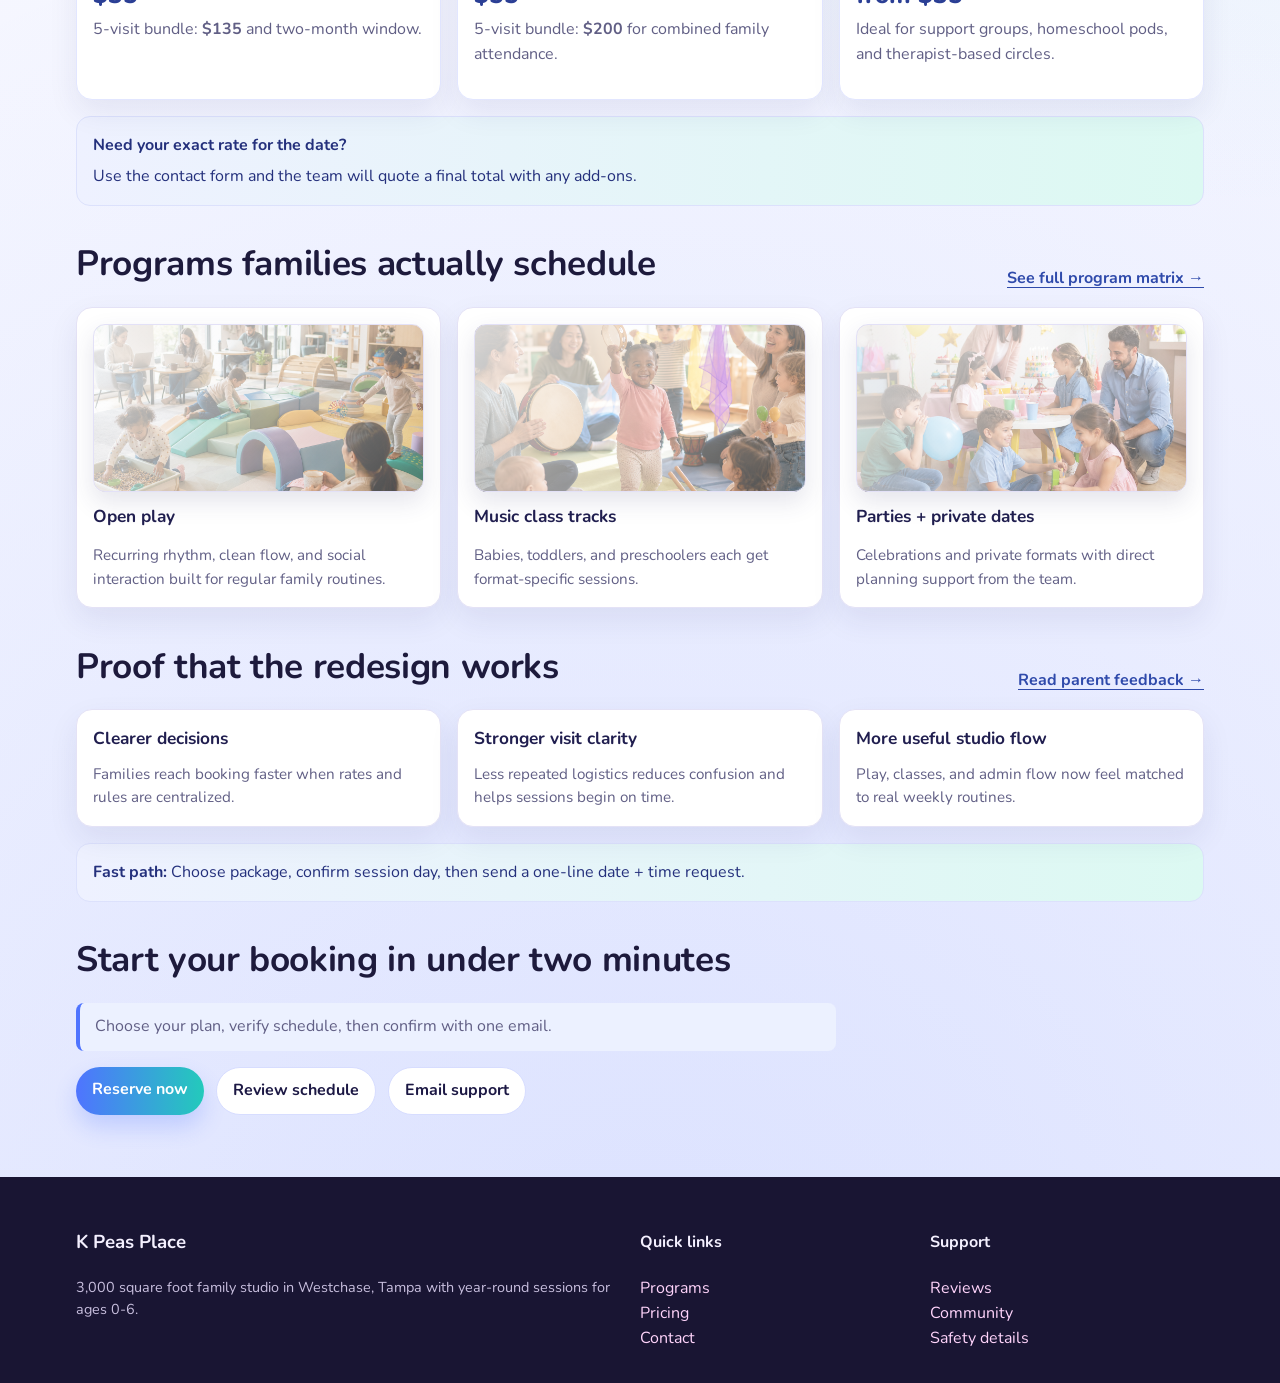
==== commit af5007d5: "Update homepage hero copy" ====
--- a/index.html
+++ b/index.html
@@ -35,7 +35,7 @@
     <section class="hero" aria-labelledby="hero-title">
       <div class="hero-copy">
         <p class="eyebrow">Family-first studio in Westchase, Tampa</p>
-        <h1 id="hero-title">A brighter studio for babies and preschoolers where play actually feels simple.</h1>
+        <h1 id="hero-title">A brighter studio for children where play actually feels simple.</h1>
         <p>
           We designed K Peas Place to help families find confidence fast: clear pricing, practical routines,
           and a calm environment where kids move, explore, and connect while adults get real support nearby.
